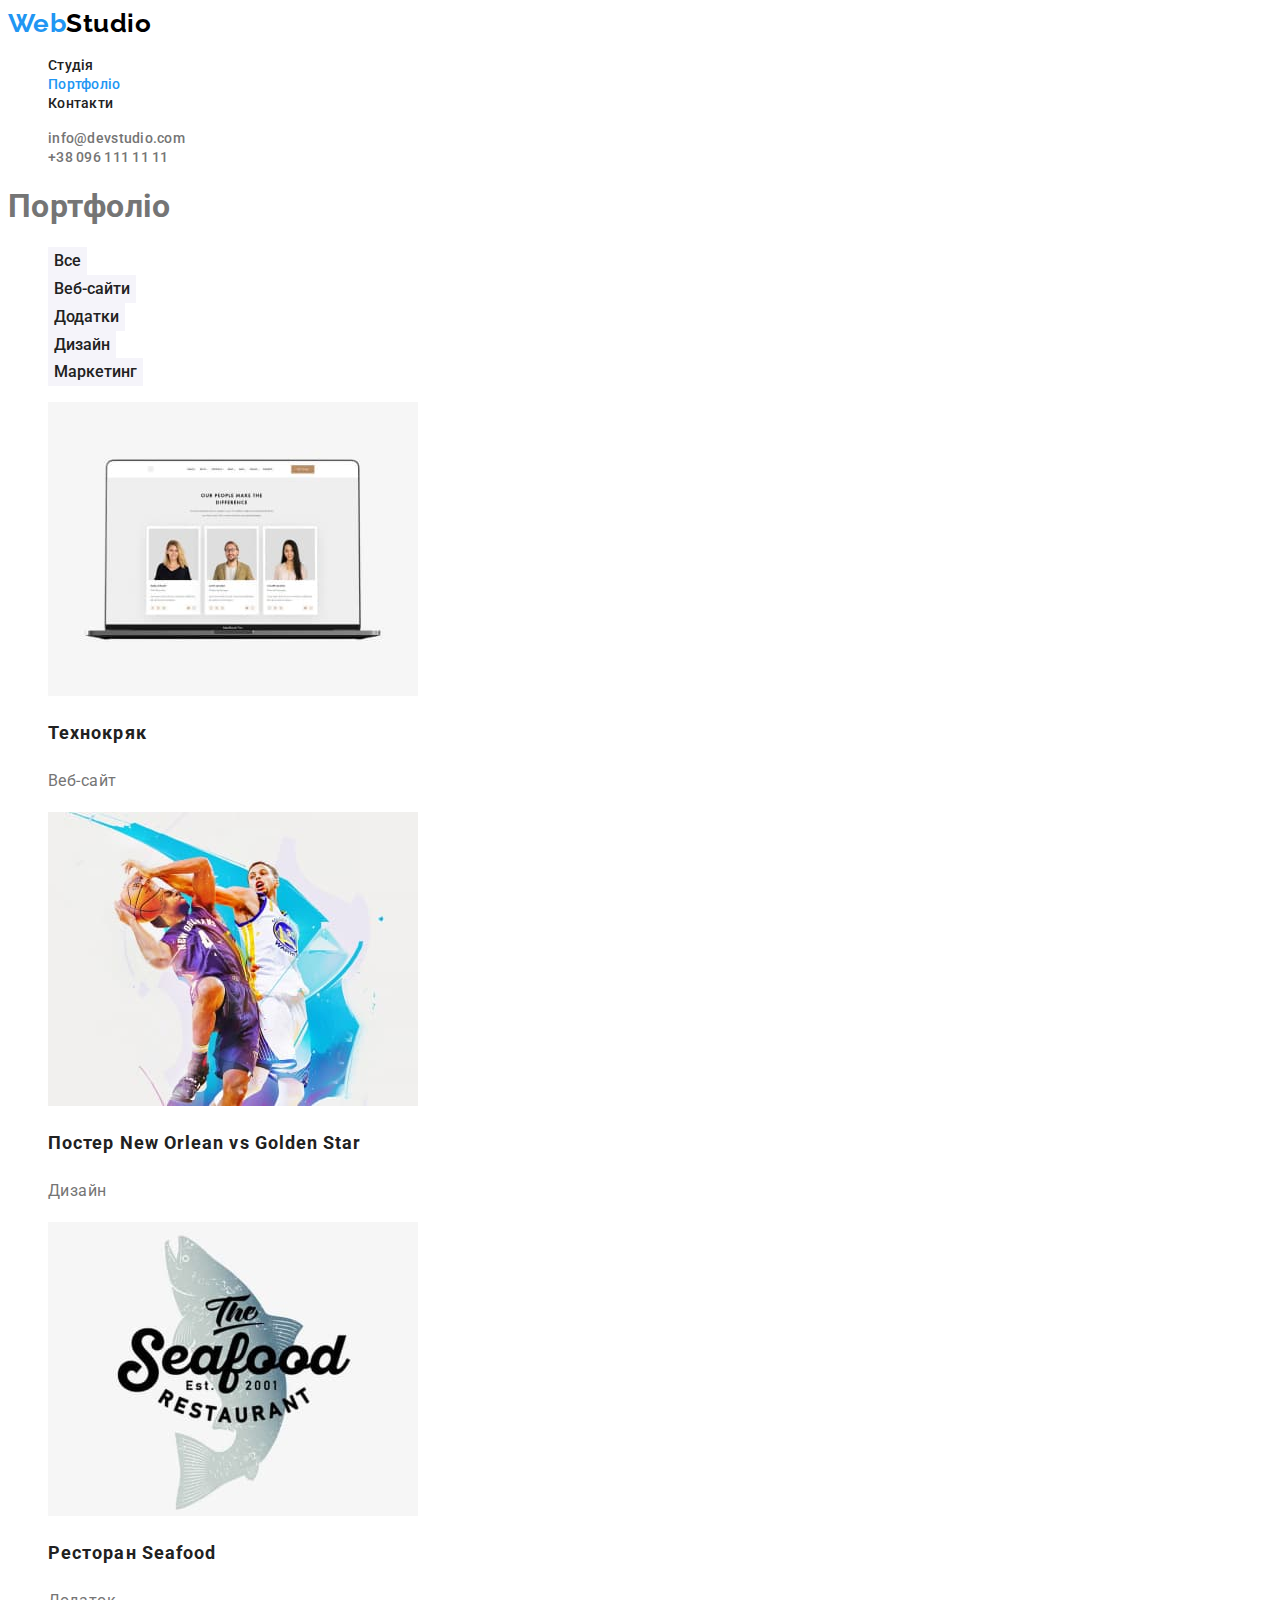
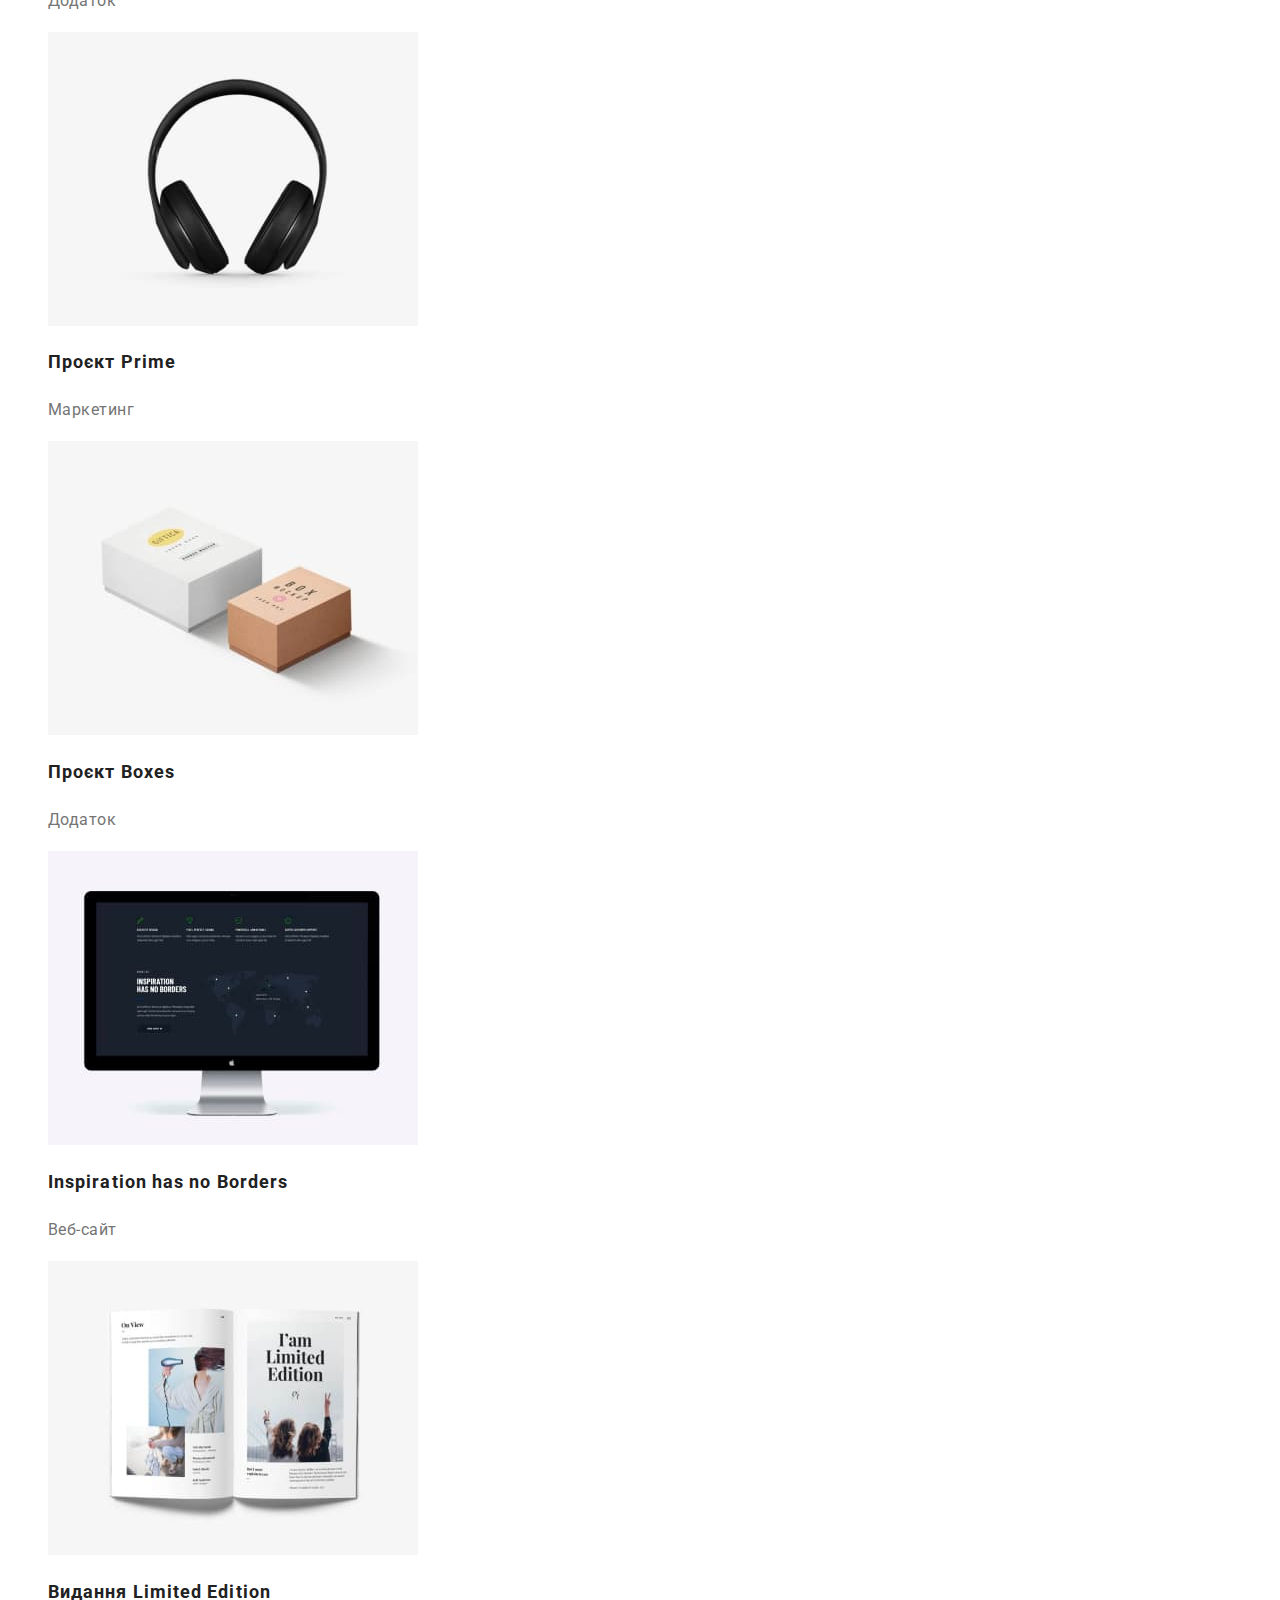
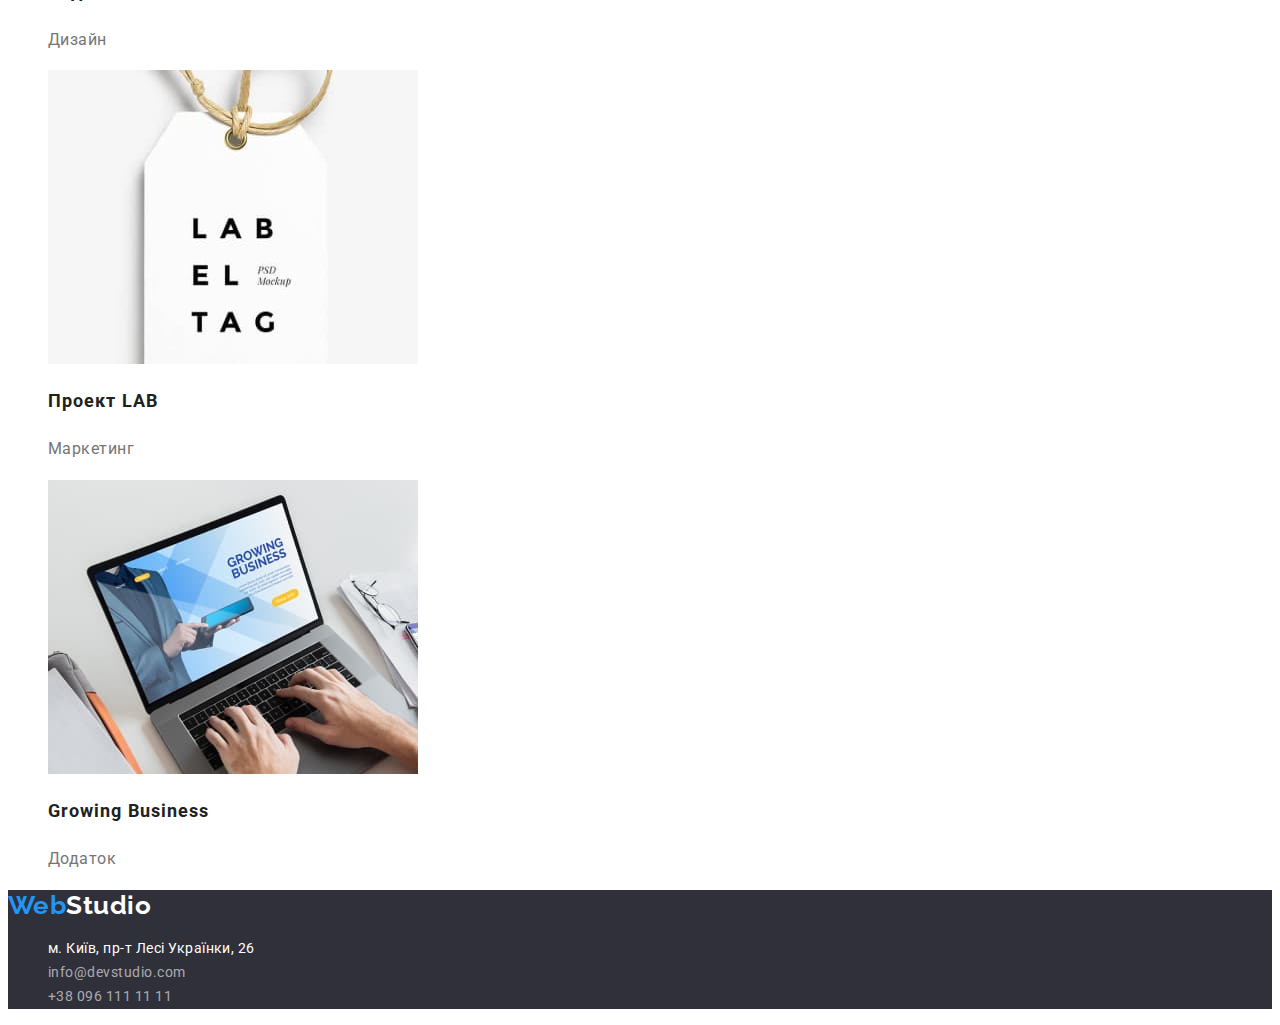
==== portfolio.html @ 7c3c2148 "переносить 2дз" ====
<!DOCTYPE html>
<html lang="en">
  <head>
    <meta charset="UTF-8" />
    <meta http-equiv="X-UA-Compatible" content="IE=edge" />
    <meta name="viewport" content="width=device-width, initial-scale=1.0" />
    <title>Document</title>
    <link
      href="https://fonts.googleapis.com/css2?family=Raleway:wght@700&family=Roboto:wght@400;500;700;900&display=swap"
      rel="stylesheet"
    />
    <link rel="stylesheet" href="./css/styles.css" />
  </head>
  <body>
    <!-- Шапка -->
    <header class="header">
      <a class="logo" href="index.html">
        <span class="logo-web">Web</span><span class="top">Studio</span></a
      >
      <nav>
        <!-- Навігація на інші сторінки -->
        <ul class="site-nav list">
          <li><a class="link" href="./index.html">Студія</a></li>
          <li><a class="link current" href="./portfolio.html">Портфоліо</a></li>
          <li><a class="link" href="">Контакти</a></li>
        </ul>
      </nav>
      <ul class="auth-nav list">
        <li>
          <a class="link" href="mailto:info@devstudio.com"
            >info@devstudio.com</a
          >
        </li>
        <li><a class="link" href="tel:+380961111111">+38 096 111 11 11</a></li>
      </ul>
    </header>
    <!-- Унікальний контент сторінки -->
    <main>
      <section class="projects">
        <h1>Портфоліо</h1>
        <!-- Фільтр -->
        <ul class="filter list">
          <li><button class="filter-button" type="button">Все</button></li>
          <li>
            <button class="filter-button" type="button">Веб-сайти</button>
          </li>
          <li><button class="filter-button" type="button">Додатки</button></li>
          <li><button class="filter-button" type="button">Дизайн</button></li>
          <li>
            <button class="filter-button" type="button">Маркетинг</button>
          </li>
        </ul>
        <!-- Проекти -->
        <ul class="projects list">
          <li>
            <img
              src="./images/portfolio/project1.jpg"
              width="370"
              alt="project1"
            />
            <h2 class="projects-title">Технокряк</h2>
            <p class="text">Веб-сайт</p>
          </li>
          <li>
            <img
              src="./images/portfolio/project2.jpg"
              width="370"
              alt="project2"
            />
            <h2 class="projects-title">Постер New Orlean vs Golden Star</h2>
            <p class="text">Дизайн</p>
          </li>
          <li>
            <img
              src="./images/portfolio/project3.jpg"
              width="370"
              alt="project3"
            />
            <h2 class="projects-title">Ресторан Seafood</h2>
            <p class="text">Додаток</p>
          </li>
          <li>
            <img
              src="./images/portfolio/project4.jpg"
              width="370"
              alt="project4"
            />
            <h2 class="projects-title">Проєкт Prime</h2>
            <p class="text">Маркетинг</p>
          </li>
          <li>
            <img
              src="./images/portfolio/project5.jpg"
              width="370"
              alt="project5"
            />
            <h2 class="projects-title">Проєкт Boxes</h2>
            <p class="text">Додаток</p>
          </li>
          <li>
            <img
              src="./images/portfolio/project6.jpg"
              width="370"
              alt="project6"
            />
            <h2 class="projects-title">Inspiration has no Borders</h2>
            <p class="text">Веб-сайт</p>
          </li>
          <li>
            <img
              src="./images/portfolio/project7.jpg"
              width="370"
              alt="project7"
            />
            <h2 class="projects-title">Видання Limited Edition</h2>
            <p class="text">Дизайн</p>
          </li>
          <li>
            <img
              src="./images/portfolio/project8.jpg"
              width="370"
              alt="project8"
            />
            <h2 class="projects-title">Проект LAB</h2>
            <p class="text">Маркетинг</p>
          </li>
          <li>
            <img
              src="./images/portfolio/project9.jpg"
              width="370"
              alt="project9"
            />
            <h2 class="projects-title">Growing Business</h2>
            <p class="text">Додаток</p>
          </li>
        </ul>
      </section>
    </main>
    <!-- Підвал сторінки -->
    <footer class="footer">
      <a class="logo" href="index.html">
        <span class="logo-web">Web</span><span class="bottom">Studio</span></a
      >
      <address>
        <ul class="list">
          <li>
            <a
              class="addres link"
              href="https://www.google.com/maps/place/%D0%B1%D1%83%D0%BB.+%D0%9B%D0%B5%D1%81%D0%B8+%D0%A3%D0%BA%D1%80%D0%B0%D0%B8%D0%BD%D0%BA%D0%B8,+26,+%D0%9A%D0%B8%D0%B5%D0%B2,+02000/@50.4265807,30.5383858,17z/data=!3m1!4b1!4m5!3m4!1s0x40d4cf0e033ecbe9:0x57a4dffefec77da0!8m2!3d50.4265807!4d30.5383858"
              target="_blank"
              rel="noopener noreferrer"
              >м. Київ, пр-т Лесі Українки, 26</a
            >
          </li>
          <li>
            <a class="contacts link" href="mailto:info@devstudio.com"
              >info@devstudio.com</a
            >
          </li>
          <li>
            <a class="contacts link" href="tel:+380961111111"
              >+38 096 111 11 11</a
            >
          </li>
        </ul>
      </address>
    </footer>
  </body>
</html>
---- css/styles.css ----
/* колір основного тексту #212121 */

/* вторичний колір тексту #757575 */

/* колір акцент #2196F3 */

/* колір заголовка героя #FFFFFF */

/* колір фона 1 блок і підвалу #2F303A  */

/* колір фона 2 блок #F5F5F5 */

/* колір фона 3 блок #F5F4FA */

:root {
  --primary-text-color: #757575;
  --title-text-color: #212121;
  --accent-color: #2196f3;
  --primary--white-color: #ffffff;
}

body {
  background-color: var(--primary--white-color);
  color: var(--primary-text-color);
  font-family: "Roboto", sans-serif;
  letter-spacing: 0.03em;
}
/* Шапка */
.logo {
  text-decoration: none;
}
.logo-web {
  color: var(--accent-color);
  font-family: "Raleway", sans-serif;
  font-weight: 700;
  font-size: 26px;
  line-height: 1.19;
}
.logo .top {
  color: #000000;
  font-family: "Raleway", sans-serif;
  font-weight: 700;
  font-size: 26px;
  line-height: 1.19;
}
.logo .bottom {
  color: var(--primary--white-color);
  font-family: "Raleway", sans-serif;
  font-weight: 700;
  font-size: 26px;
  line-height: 1.19;
}
.site-nav .link {
  color: var(--title-text-color);
  font-weight: 500;
  font-size: 14px;
  line-height: 1.14;
  letter-spacing: 0.02em;
}
.site-nav .link:hover,
.site-nav .link:focus {
  color: var(--accent-color);
}
.site-nav .link.current {
  color: var(--accent-color);
}
.auth-nav .link {
  color: var(--primary-text-color);
  font-weight: 500;
  font-size: 14px;
  line-height: 1.14;
  letter-spacing: 0.02em;
}
.auth-nav .link:hover,
.auth-nav .link:focus {
  color: var(--accent-color);
}
.hero {
  background-color: #2f303a;
}
.hero .hero-title {
  color: var(--primary--white-color);
  font-weight: 900;
  font-size: 44px;
  line-height: 1.36;
  text-align: center;
  letter-spacing: 0.06em;
  text-transform: uppercase;
}
/* Button */
.button {
  color: var(--primary--white-color);
  background-color: var(--accent-color);
  cursor: pointer;
  border: 0;
  font-weight: 700;
  font-size: 16px;
  line-height: 1.88;
  letter-spacing: 0.06em;
}
.center {
  display: block;
  margin: 0 auto;
}
/* Навігація на інші сторінка */
.list {
  list-style: none;
}
.link {
  text-decoration: none;
}
.addres.link:hover,
.addres.link:focus,
.contacts.link:hover,
.contacts.link:focus {
  color: var(--accent-color);
}
/* Секція особливості */
.section-title {
  color: var(--title-text-color);
  font-weight: 700;
  font-size: 14px;
  line-height: 1.14;
  text-transform: uppercase;
}
.section .text {
  font-size: 14px;
  line-height: 1.71;
}
.section-title-big {
  color: var(--title-text-color);
  font-weight: 700;
  font-size: 36px;
  line-height: 1.16;
  text-align: center;
}
.section .title-name {
  color: var(--title-text-color);
  font-weight: 500;
  font-size: 16px;
  line-height: 1.18;
}
.section .name-text {
  font-size: 16px;
  line-height: 1.18;
}

/* Стилізація підвала */

.footer {
  background-color: #2f303a;
}
.list .addres {
  color: var(--primary--white-color);
  font-size: 14px;
  line-height: 1.71;
  font-style: normal;
}
.list .contacts {
  color: rgba(255, 255, 255, 0.6);
  font-size: 14px;
  line-height: 1.71;
  font-style: normal;
}

/* ________________________________________ */
/* Page-portfolio */
/* Filter list */
.filter-button {
  color: var(--title-text-color);
  background-color: #f5f4fa;
  cursor: pointer;
  border: 0;
  font-family: "Roboto";
  font-weight: 500;
  font-size: 16px;
  line-height: 1.62;
}
.filter-button:hover,
.filter-button:focus {
  color: var(--primary--white-color);
  background-color: var(--accent-color);
  cursor: pointer;
}
.projects-title {
  color: var(--title-text-color);
  font-weight: 700;
  font-size: 18px;
  line-height: 2;
  letter-spacing: 0.06em;
}
.projects .text {
  font-size: 16px;
  line-height: 1.8;
}
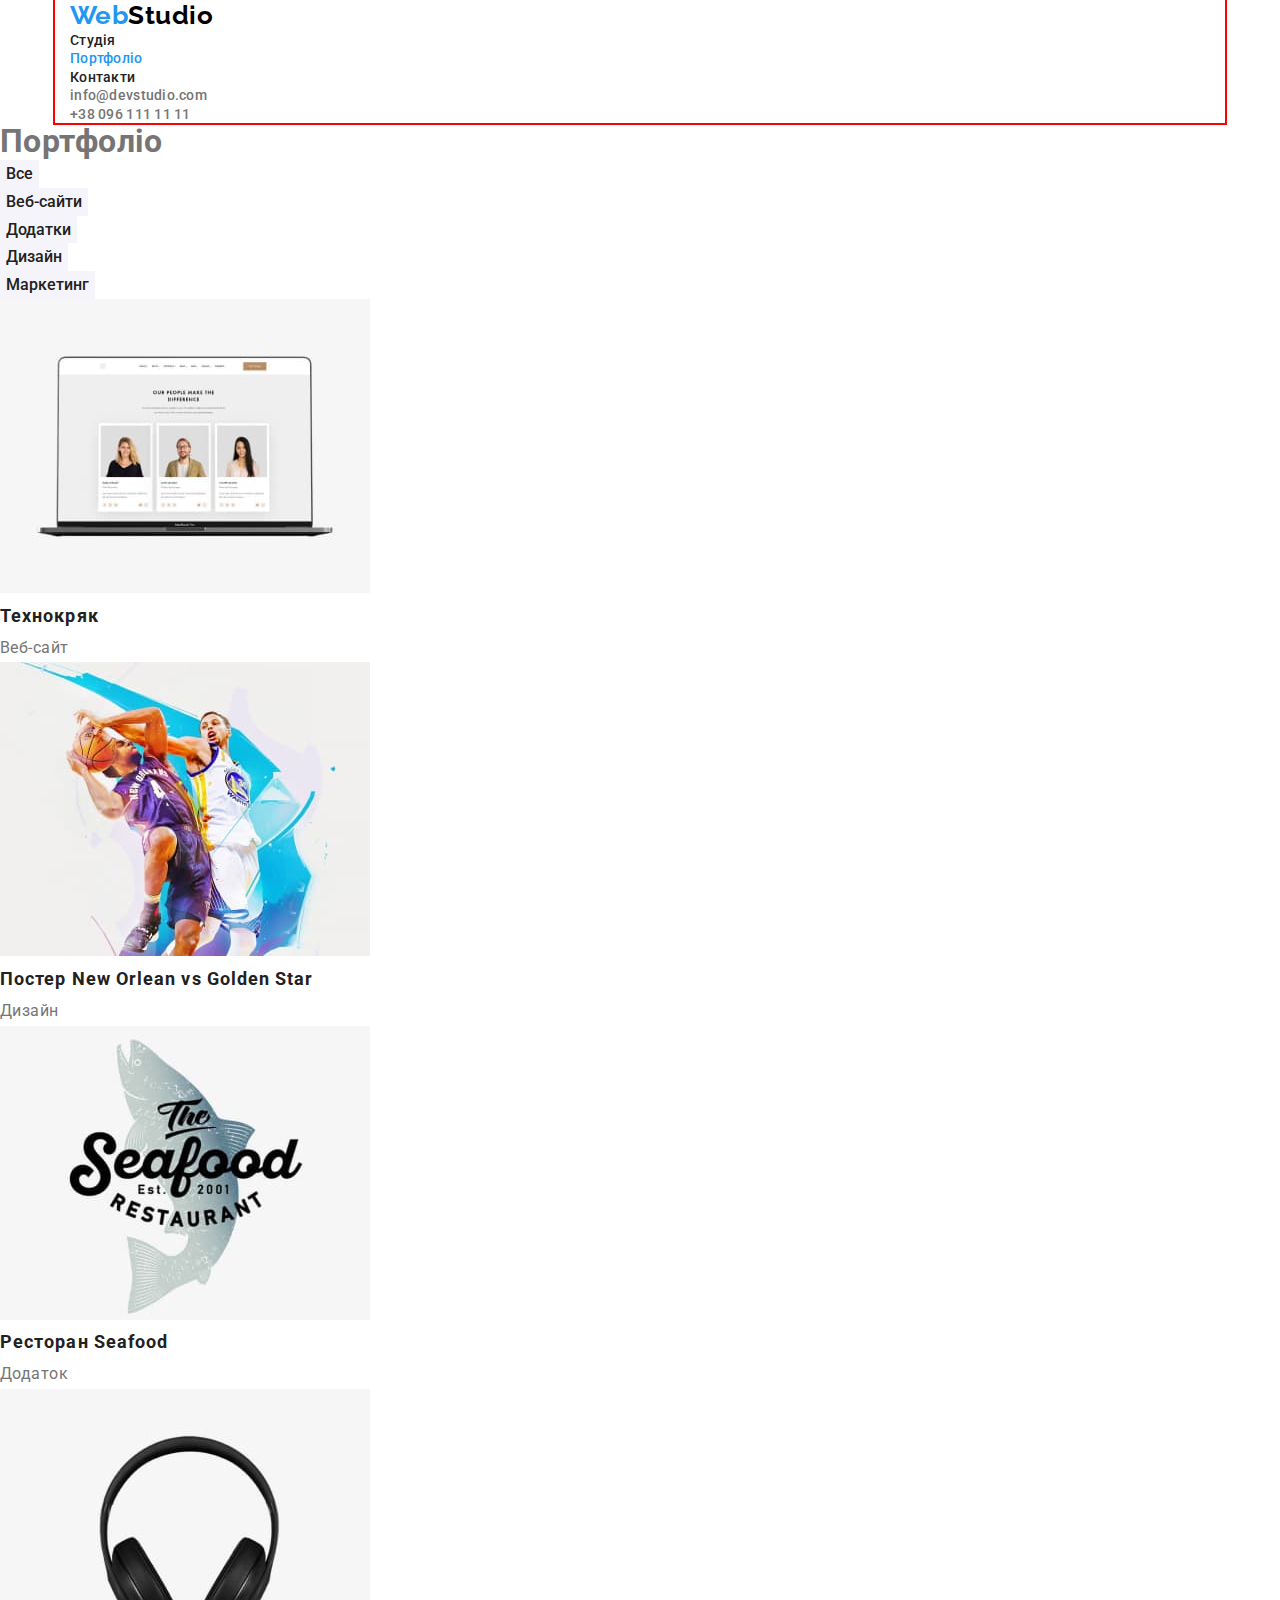
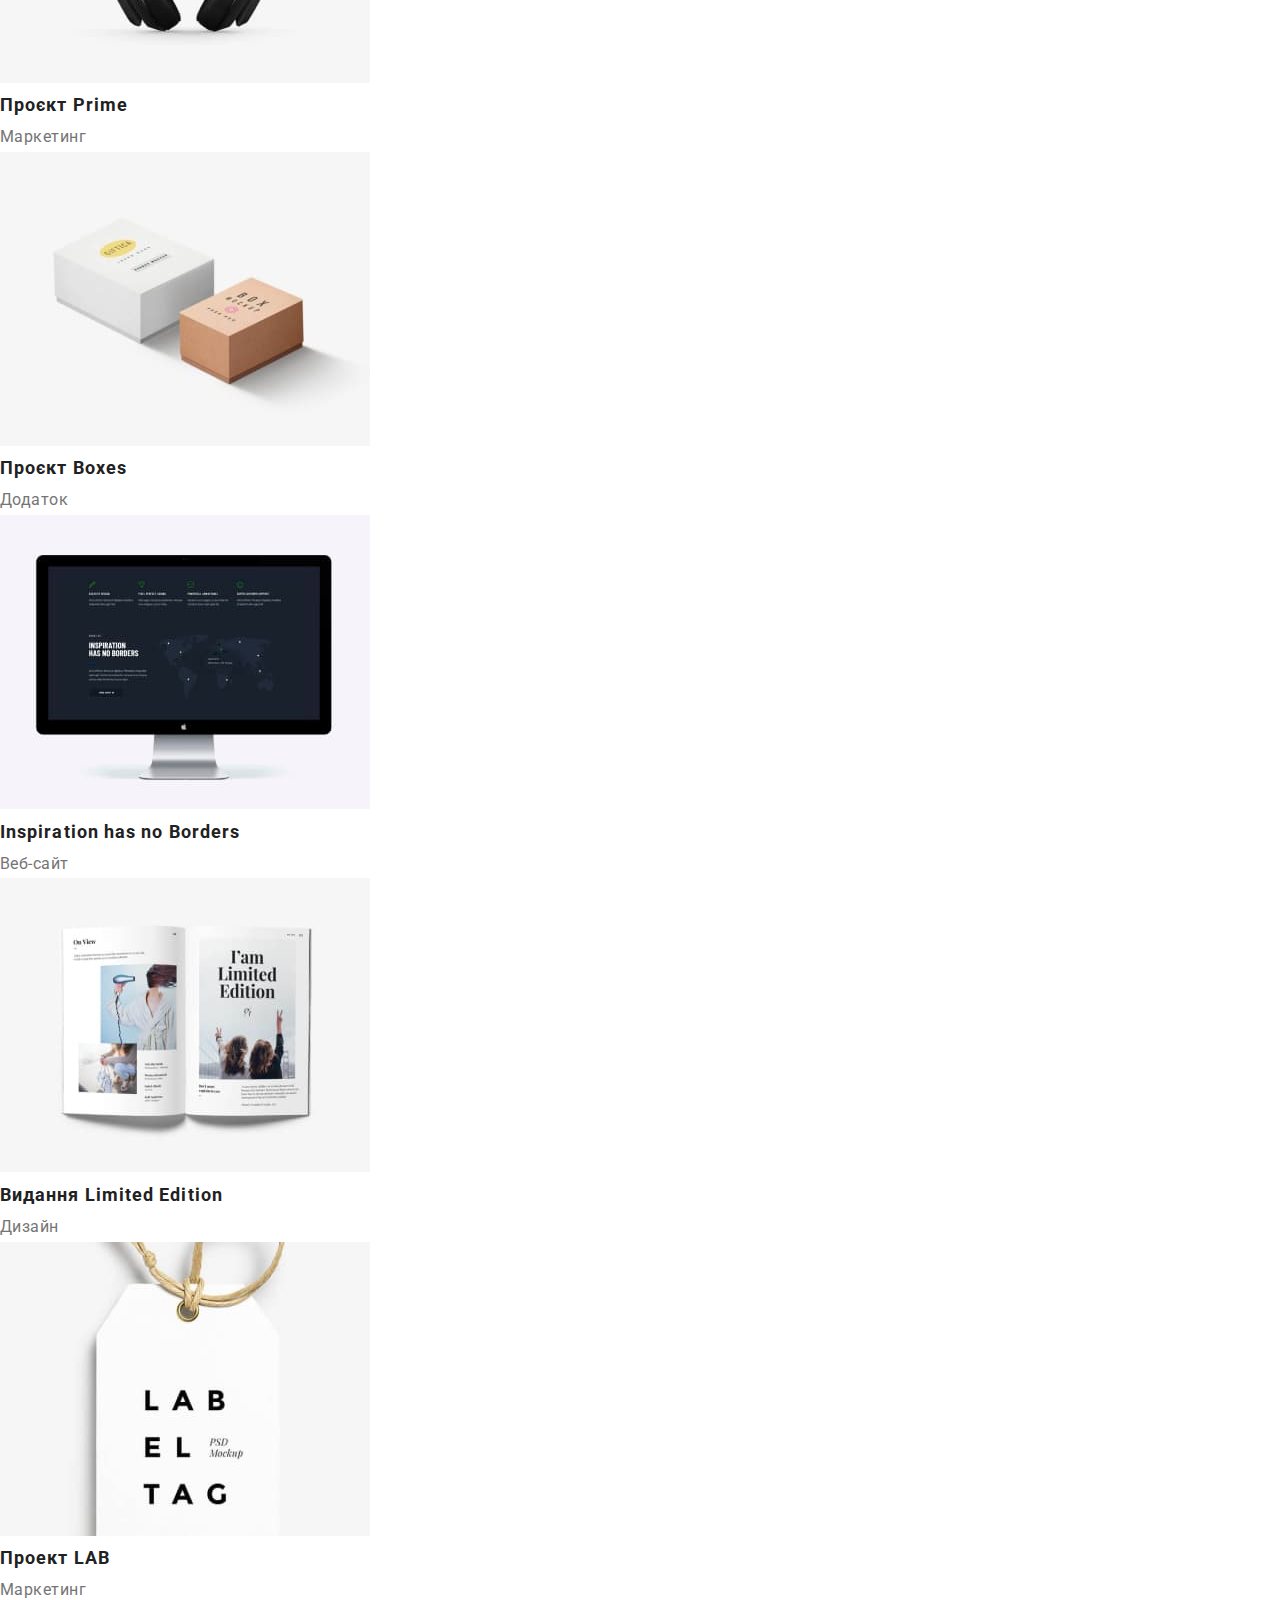
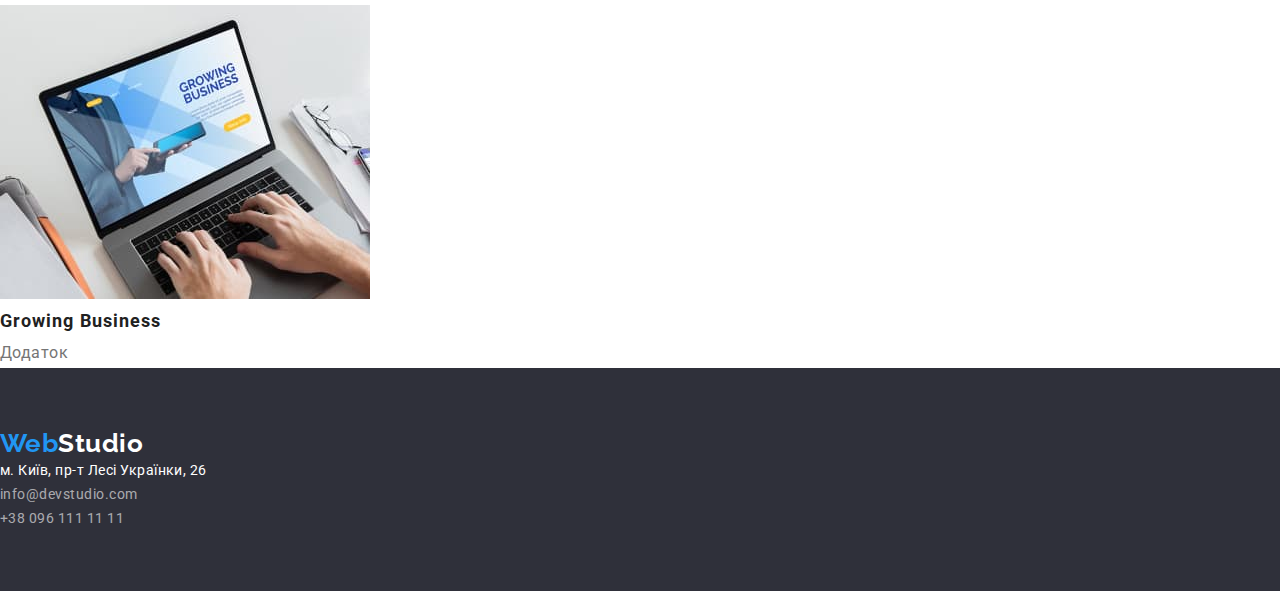
==== commit e2565d4d: "горизонтальне позиціювання" ====
--- a/portfolio.html
+++ b/portfolio.html
@@ -9,30 +9,40 @@
       href="https://fonts.googleapis.com/css2?family=Raleway:wght@700&family=Roboto:wght@400;500;700;900&display=swap"
       rel="stylesheet"
     />
+    <link
+      rel="stylesheet"
+      href="https://cdnjs.cloudflare.com/ajax/libs/modern-normalize/1.1.0/modern-normalize.min.css"
+    />
     <link rel="stylesheet" href="./css/styles.css" />
   </head>
   <body>
     <!-- Шапка -->
     <header class="header">
-      <a class="logo" href="index.html">
-        <span class="logo-web">Web</span><span class="top">Studio</span></a
-      >
-      <nav>
-        <!-- Навігація на інші сторінки -->
-        <ul class="site-nav list">
-          <li><a class="link" href="./index.html">Студія</a></li>
-          <li><a class="link current" href="./portfolio.html">Портфоліо</a></li>
-          <li><a class="link" href="">Контакти</a></li>
+      <div class="container">
+        <a class="logo" href="index.html">
+          <span class="logo-web">Web</span><span class="top">Studio</span></a
+        >
+        <nav>
+          <!-- Навігація на інші сторінки -->
+          <ul class="site-nav list">
+            <li><a class="link" href="./index.html">Студія</a></li>
+            <li>
+              <a class="link current" href="./portfolio.html">Портфоліо</a>
+            </li>
+            <li><a class="link" href="">Контакти</a></li>
+          </ul>
+        </nav>
+        <ul class="auth-nav list">
+          <li>
+            <a class="link" href="mailto:info@devstudio.com"
+              >info@devstudio.com</a
+            >
+          </li>
+          <li>
+            <a class="link" href="tel:+380961111111">+38 096 111 11 11</a>
+          </li>
         </ul>
-      </nav>
-      <ul class="auth-nav list">
-        <li>
-          <a class="link" href="mailto:info@devstudio.com"
-            >info@devstudio.com</a
-          >
-        </li>
-        <li><a class="link" href="tel:+380961111111">+38 096 111 11 11</a></li>
-      </ul>
+      </div>
     </header>
     <!-- Унікальний контент сторінки -->
     <main>
--- a/css/styles.css
+++ b/css/styles.css
@@ -25,6 +25,23 @@
   font-family: "Roboto", sans-serif;
   letter-spacing: 0.03em;
 }
+h1,
+h2,
+h3,
+h4,
+p,
+ul {
+  margin-top: 0;
+  margin-bottom: 0;
+}
+.container {
+  margin-left: auto;
+  margin-right: auto;
+  width: 1170px;
+  padding: 0 15px;
+  outline: 2px solid red;
+}
+
 /* Шапка */
 .logo {
   text-decoration: none;
@@ -76,16 +93,21 @@
   color: var(--accent-color);
 }
 .hero {
+  text-align: center;
+
   background-color: #2f303a;
 }
-.hero .hero-title {
+.hero-title {
   color: var(--primary--white-color);
   font-weight: 900;
   font-size: 44px;
   line-height: 1.36;
-  text-align: center;
   letter-spacing: 0.06em;
   text-transform: uppercase;
+  margin-top: 0;
+  margin-bottom: 30px;
+
+  outline: 2px solid red;
 }
 /* Button */
 .button {
@@ -98,13 +120,12 @@
   line-height: 1.88;
   letter-spacing: 0.06em;
 }
-.center {
-  display: block;
-  margin: 0 auto;
-}
+
 /* Навігація на інші сторінка */
 .list {
   list-style: none;
+  padding: 0;
+  margin: 0;
 }
 .link {
   text-decoration: none;
@@ -116,12 +137,20 @@
   color: var(--accent-color);
 }
 /* Секція особливості */
+.section-top {
+  padding-top: 94px;
+}
+.section {
+  padding-bottom: 94px;
+}
+
 .section-title {
   color: var(--title-text-color);
   font-weight: 700;
   font-size: 14px;
   line-height: 1.14;
   text-transform: uppercase;
+  margin-bottom: 10px;
 }
 .section .text {
   font-size: 14px;
@@ -133,12 +162,14 @@
   font-size: 36px;
   line-height: 1.16;
   text-align: center;
-}
-.section .title-name {
+  margin-bottom: 50px;
+}
+.title-name {
   color: var(--title-text-color);
   font-weight: 500;
   font-size: 16px;
   line-height: 1.18;
+  margin-bottom: 10px;
 }
 .section .name-text {
   font-size: 16px;
@@ -149,6 +180,17 @@
 
 .footer {
   background-color: #2f303a;
+  padding-top: 60px;
+  padding-bottom: 60px;
+}
+.footer-logo {
+  margin-bottom: 20px;
+}
+.contacts link {
+  margin-bottom: 9px;
+}
+.list-margin {
+  margin-bottom: 9px;
 }
 .list .addres {
   color: var(--primary--white-color);
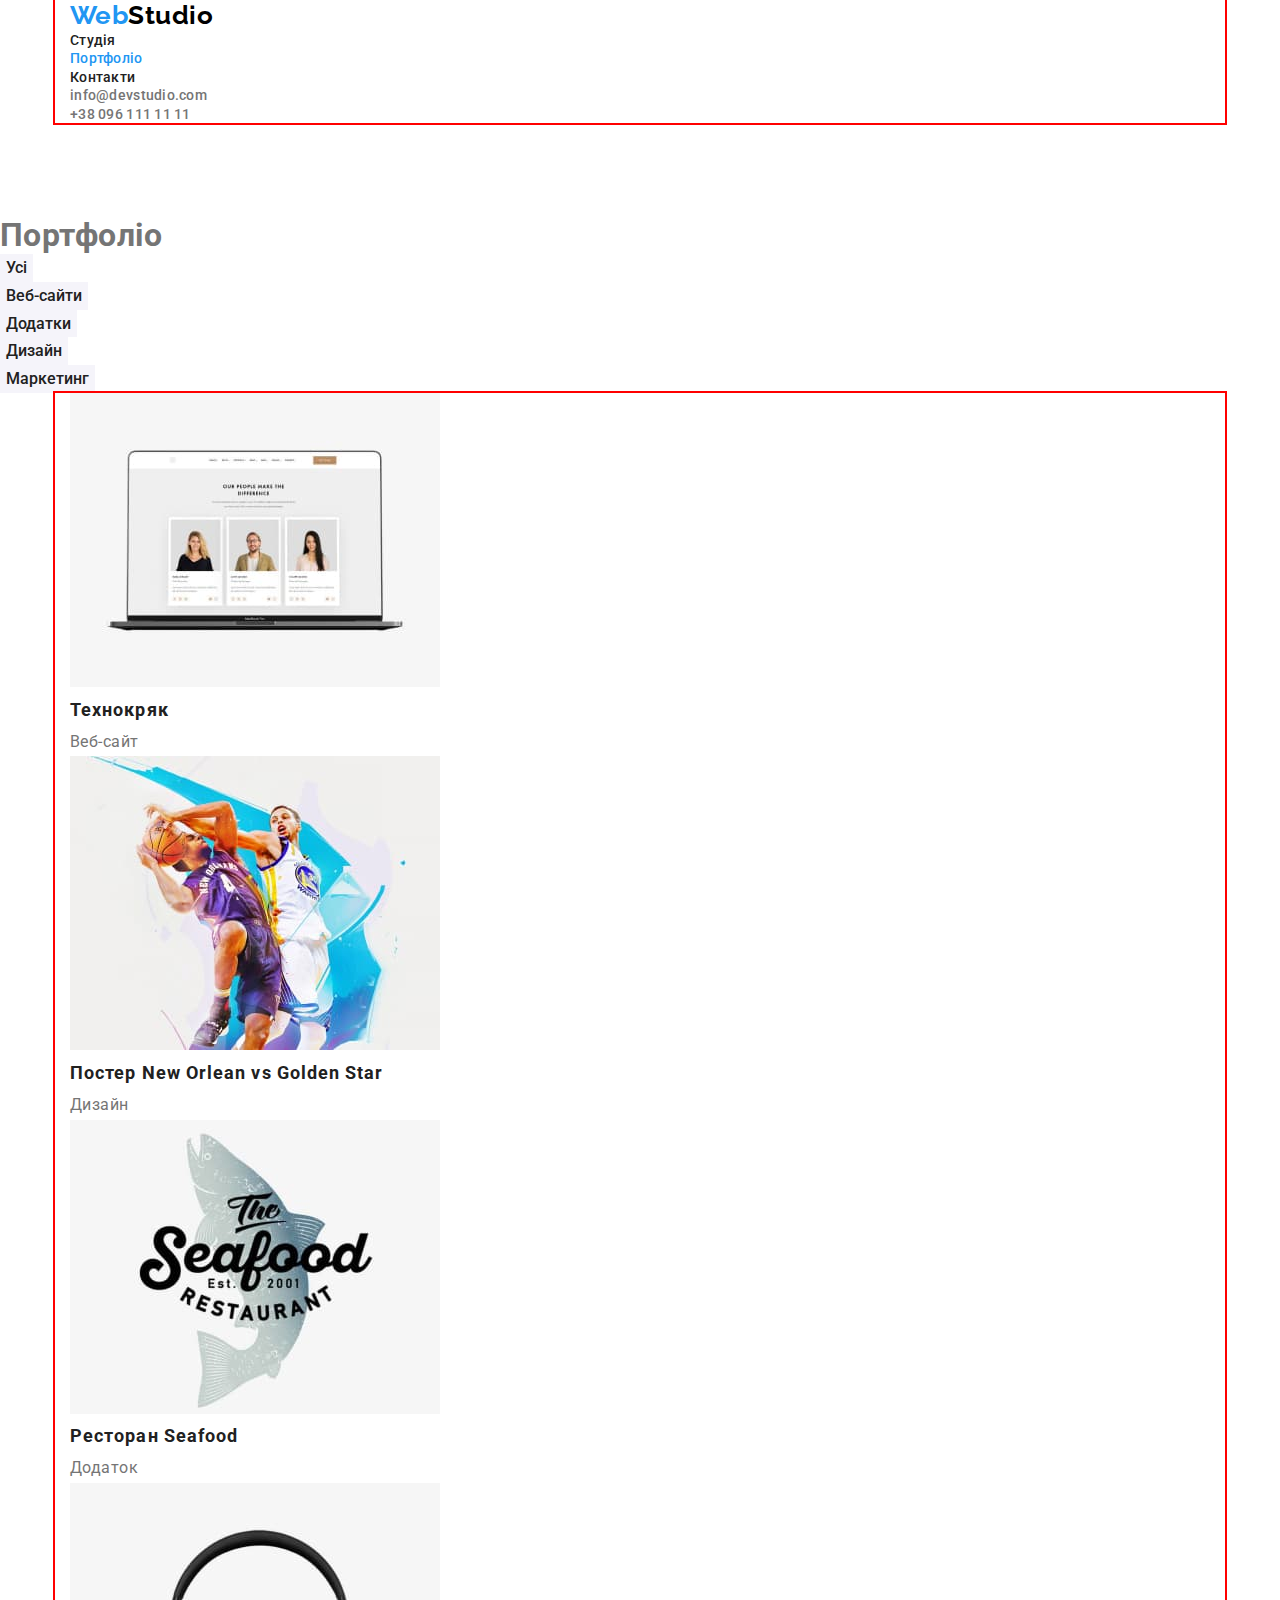
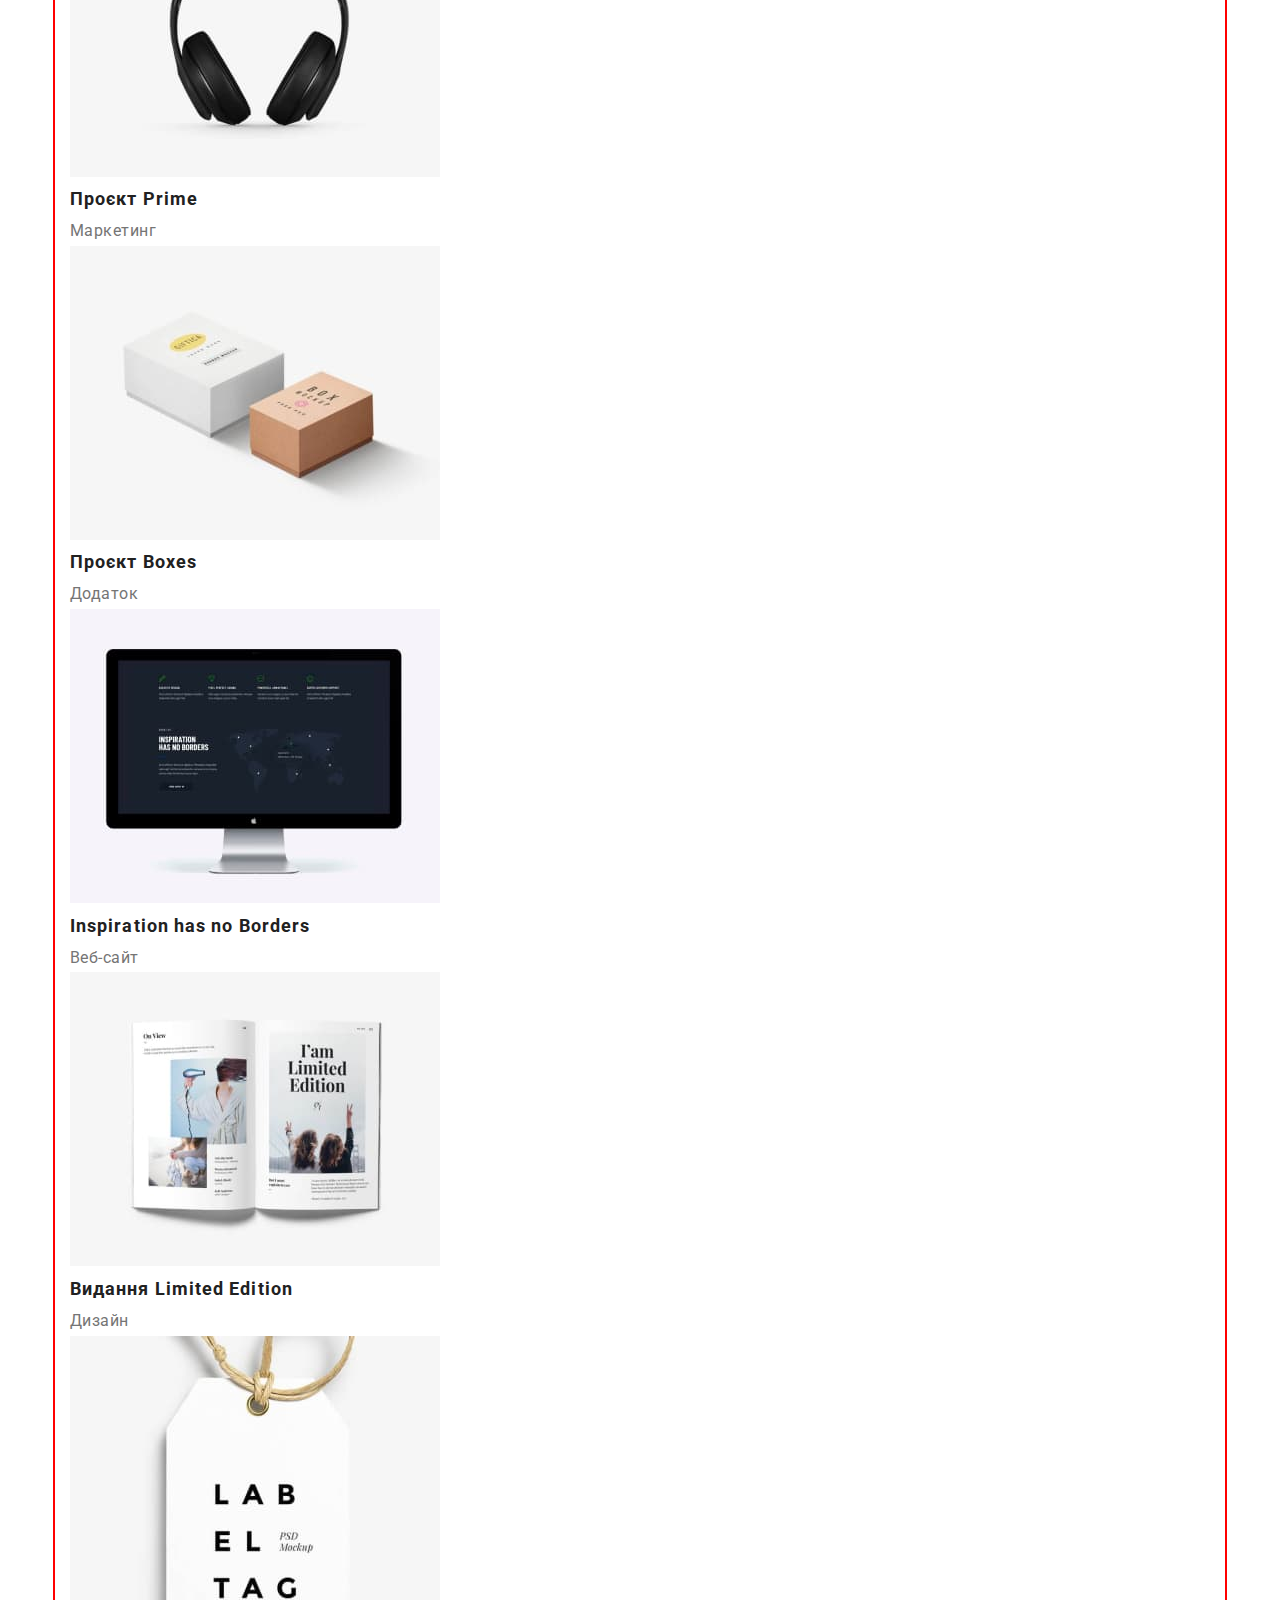
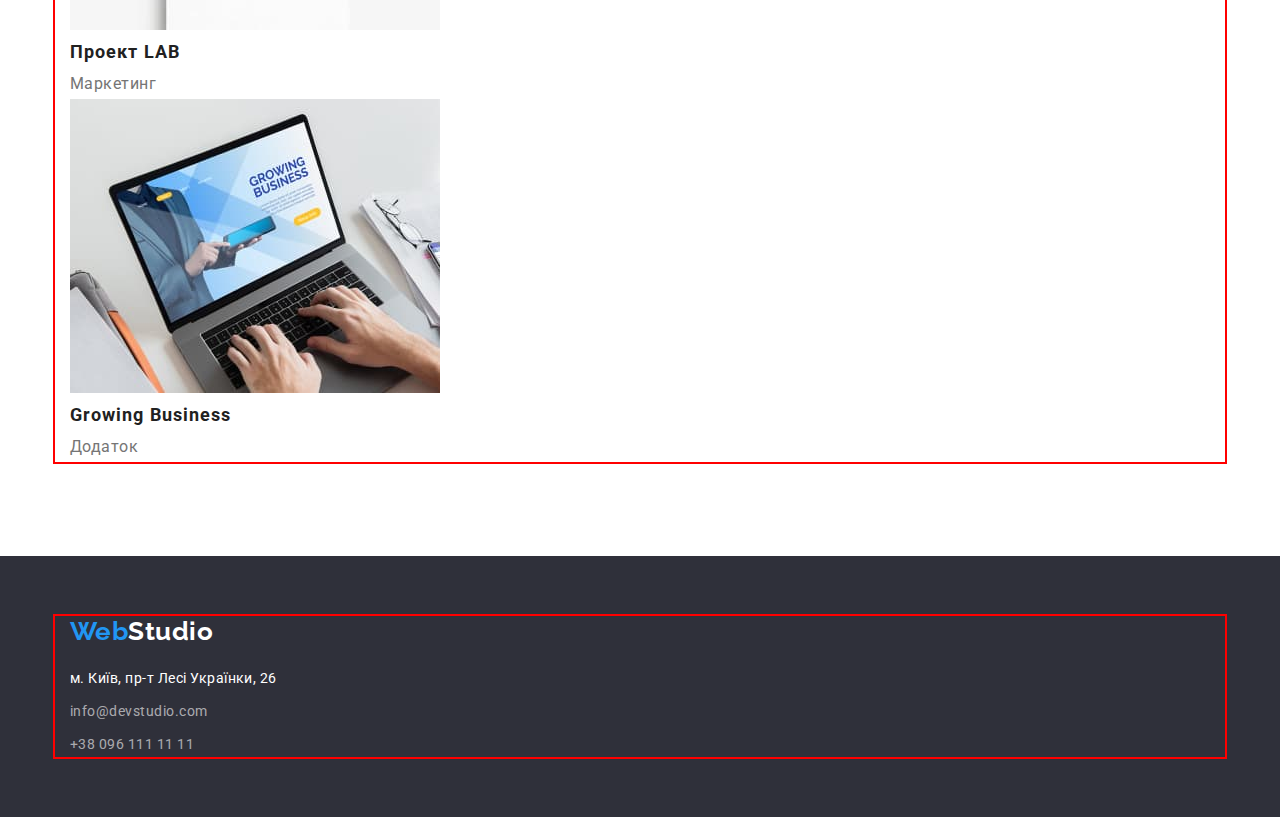
==== commit 89036263: "Відступи портфоліо" ====
--- a/portfolio.html
+++ b/portfolio.html
@@ -46,11 +46,11 @@
     </header>
     <!-- Унікальний контент сторінки -->
     <main>
-      <section class="projects">
+      <section class="projects section">
         <h1>Портфоліо</h1>
         <!-- Фільтр -->
         <ul class="filter list">
-          <li><button class="filter-button" type="button">Все</button></li>
+          <li><button class="filter-button" type="button">Усі</button></li>
           <li>
             <button class="filter-button" type="button">Веб-сайти</button>
           </li>
@@ -61,119 +61,126 @@
           </li>
         </ul>
         <!-- Проекти -->
-        <ul class="projects list">
-          <li>
-            <img
-              src="./images/portfolio/project1.jpg"
-              width="370"
-              alt="project1"
-            />
-            <h2 class="projects-title">Технокряк</h2>
-            <p class="text">Веб-сайт</p>
-          </li>
-          <li>
-            <img
-              src="./images/portfolio/project2.jpg"
-              width="370"
-              alt="project2"
-            />
-            <h2 class="projects-title">Постер New Orlean vs Golden Star</h2>
-            <p class="text">Дизайн</p>
-          </li>
-          <li>
-            <img
-              src="./images/portfolio/project3.jpg"
-              width="370"
-              alt="project3"
-            />
-            <h2 class="projects-title">Ресторан Seafood</h2>
-            <p class="text">Додаток</p>
-          </li>
-          <li>
-            <img
-              src="./images/portfolio/project4.jpg"
-              width="370"
-              alt="project4"
-            />
-            <h2 class="projects-title">Проєкт Prime</h2>
-            <p class="text">Маркетинг</p>
-          </li>
-          <li>
-            <img
-              src="./images/portfolio/project5.jpg"
-              width="370"
-              alt="project5"
-            />
-            <h2 class="projects-title">Проєкт Boxes</h2>
-            <p class="text">Додаток</p>
-          </li>
-          <li>
-            <img
-              src="./images/portfolio/project6.jpg"
-              width="370"
-              alt="project6"
-            />
-            <h2 class="projects-title">Inspiration has no Borders</h2>
-            <p class="text">Веб-сайт</p>
-          </li>
-          <li>
-            <img
-              src="./images/portfolio/project7.jpg"
-              width="370"
-              alt="project7"
-            />
-            <h2 class="projects-title">Видання Limited Edition</h2>
-            <p class="text">Дизайн</p>
-          </li>
-          <li>
-            <img
-              src="./images/portfolio/project8.jpg"
-              width="370"
-              alt="project8"
-            />
-            <h2 class="projects-title">Проект LAB</h2>
-            <p class="text">Маркетинг</p>
-          </li>
-          <li>
-            <img
-              src="./images/portfolio/project9.jpg"
-              width="370"
-              alt="project9"
-            />
-            <h2 class="projects-title">Growing Business</h2>
-            <p class="text">Додаток</p>
-          </li>
-        </ul>
+        <div class="container">
+          <ul class="projects list">
+            <li>
+              <img
+                src="./images/portfolio/project1.jpg"
+                width="370"
+                alt="project1"
+              />
+              <h2 class="projects-title">Технокряк</h2>
+              <p class="text">Веб-сайт</p>
+            </li>
+            <li>
+              <img
+                src="./images/portfolio/project2.jpg"
+                width="370"
+                alt="project2"
+              />
+              <h2 class="projects-title">Постер New Orlean vs Golden Star</h2>
+              <p class="text">Дизайн</p>
+            </li>
+            <li>
+              <img
+                src="./images/portfolio/project3.jpg"
+                width="370"
+                alt="project3"
+              />
+              <h2 class="projects-title">Ресторан Seafood</h2>
+              <p class="text">Додаток</p>
+            </li>
+            <li>
+              <img
+                src="./images/portfolio/project4.jpg"
+                width="370"
+                alt="project4"
+              />
+              <h2 class="projects-title">Проєкт Prime</h2>
+              <p class="text">Маркетинг</p>
+            </li>
+            <li>
+              <img
+                src="./images/portfolio/project5.jpg"
+                width="370"
+                alt="project5"
+              />
+              <h2 class="projects-title">Проєкт Boxes</h2>
+              <p class="text">Додаток</p>
+            </li>
+            <li>
+              <img
+                src="./images/portfolio/project6.jpg"
+                width="370"
+                alt="project6"
+              />
+              <h2 class="projects-title">Inspiration has no Borders</h2>
+              <p class="text">Веб-сайт</p>
+            </li>
+            <li>
+              <img
+                src="./images/portfolio/project7.jpg"
+                width="370"
+                alt="project7"
+              />
+              <h2 class="projects-title">Видання Limited Edition</h2>
+              <p class="text">Дизайн</p>
+            </li>
+            <li>
+              <img
+                src="./images/portfolio/project8.jpg"
+                width="370"
+                alt="project8"
+              />
+              <h2 class="projects-title">Проект LAB</h2>
+              <p class="text">Маркетинг</p>
+            </li>
+            <li>
+              <img
+                src="./images/portfolio/project9.jpg"
+                width="370"
+                alt="project9"
+              />
+              <h2 class="projects-title">Growing Business</h2>
+              <p class="text">Додаток</p>
+            </li>
+          </ul>
+        </div>
       </section>
     </main>
     <!-- Підвал сторінки -->
     <footer class="footer">
-      <a class="logo" href="index.html">
-        <span class="logo-web">Web</span><span class="bottom">Studio</span></a
-      >
-      <address>
-        <ul class="list">
-          <li>
-            <a
-              class="addres link"
-              href="https://www.google.com/maps/place/%D0%B1%D1%83%D0%BB.+%D0%9B%D0%B5%D1%81%D0%B8+%D0%A3%D0%BA%D1%80%D0%B0%D0%B8%D0%BD%D0%BA%D0%B8,+26,+%D0%9A%D0%B8%D0%B5%D0%B2,+02000/@50.4265807,30.5383858,17z/data=!3m1!4b1!4m5!3m4!1s0x40d4cf0e033ecbe9:0x57a4dffefec77da0!8m2!3d50.4265807!4d30.5383858"
-              target="_blank"
-              rel="noopener noreferrer"
-              >м. Київ, пр-т Лесі Українки, 26</a
-            >
-          </li>
-          <li>
-            <a class="contacts link" href="mailto:info@devstudio.com"
-              >info@devstudio.com</a
-            >
-          </li>
-          <li>
-            <a class="contacts link" href="tel:+380961111111"
-              >+38 096 111 11 11</a
-            >
-          </li>
-        </ul>
-      </address>
+      <div class="container">
+        <div class="footer-logo">
+          <a class="logo" href="index.html">
+            <span class="logo-web">Web</span
+            ><span class="bottom">Studio</span></a
+          >
+        </div>
+        <address>
+          <ul class="list">
+            <li class="list-margin">
+              <a
+                class="addres link"
+                href="https://www.google.com/maps/place/%D0%B1%D1%83%D0%BB.+%D0%9B%D0%B5%D1%81%D0%B8+%D0%A3%D0%BA%D1%80%D0%B0%D0%B8%D0%BD%D0%BA%D0%B8,+26,+%D0%9A%D0%B8%D0%B5%D0%B2,+02000/@50.4265807,30.5383858,17z/data=!3m1!4b1!4m5!3m4!1s0x40d4cf0e033ecbe9:0x57a4dffefec77da0!8m2!3d50.4265807!4d30.5383858"
+                target="_blank"
+                rel="noopener noreferrer"
+                >м. Київ, пр-т Лесі Українки, 26</a
+              >
+            </li>
+            <li class="list-margin">
+              <a class="contacts link" href="mailto:info@devstudio.com"
+                >info@devstudio.com</a
+              >
+            </li>
+            <li>
+              <a class="contacts link" href="tel:+380961111111"
+                >+38 096 111 11 11</a
+              >
+            </li>
+          </ul>
+        </address>
+      </div>
     </footer>
   </body>
 </html>
--- a/css/styles.css
+++ b/css/styles.css
@@ -137,11 +137,12 @@
   color: var(--accent-color);
 }
 /* Секція особливості */
-.section-top {
+.section {
   padding-top: 94px;
-}
-.section {
   padding-bottom: 94px;
+}
+.padding-top-0 {
+  padding-top: 0;
 }
 
 .section-title {
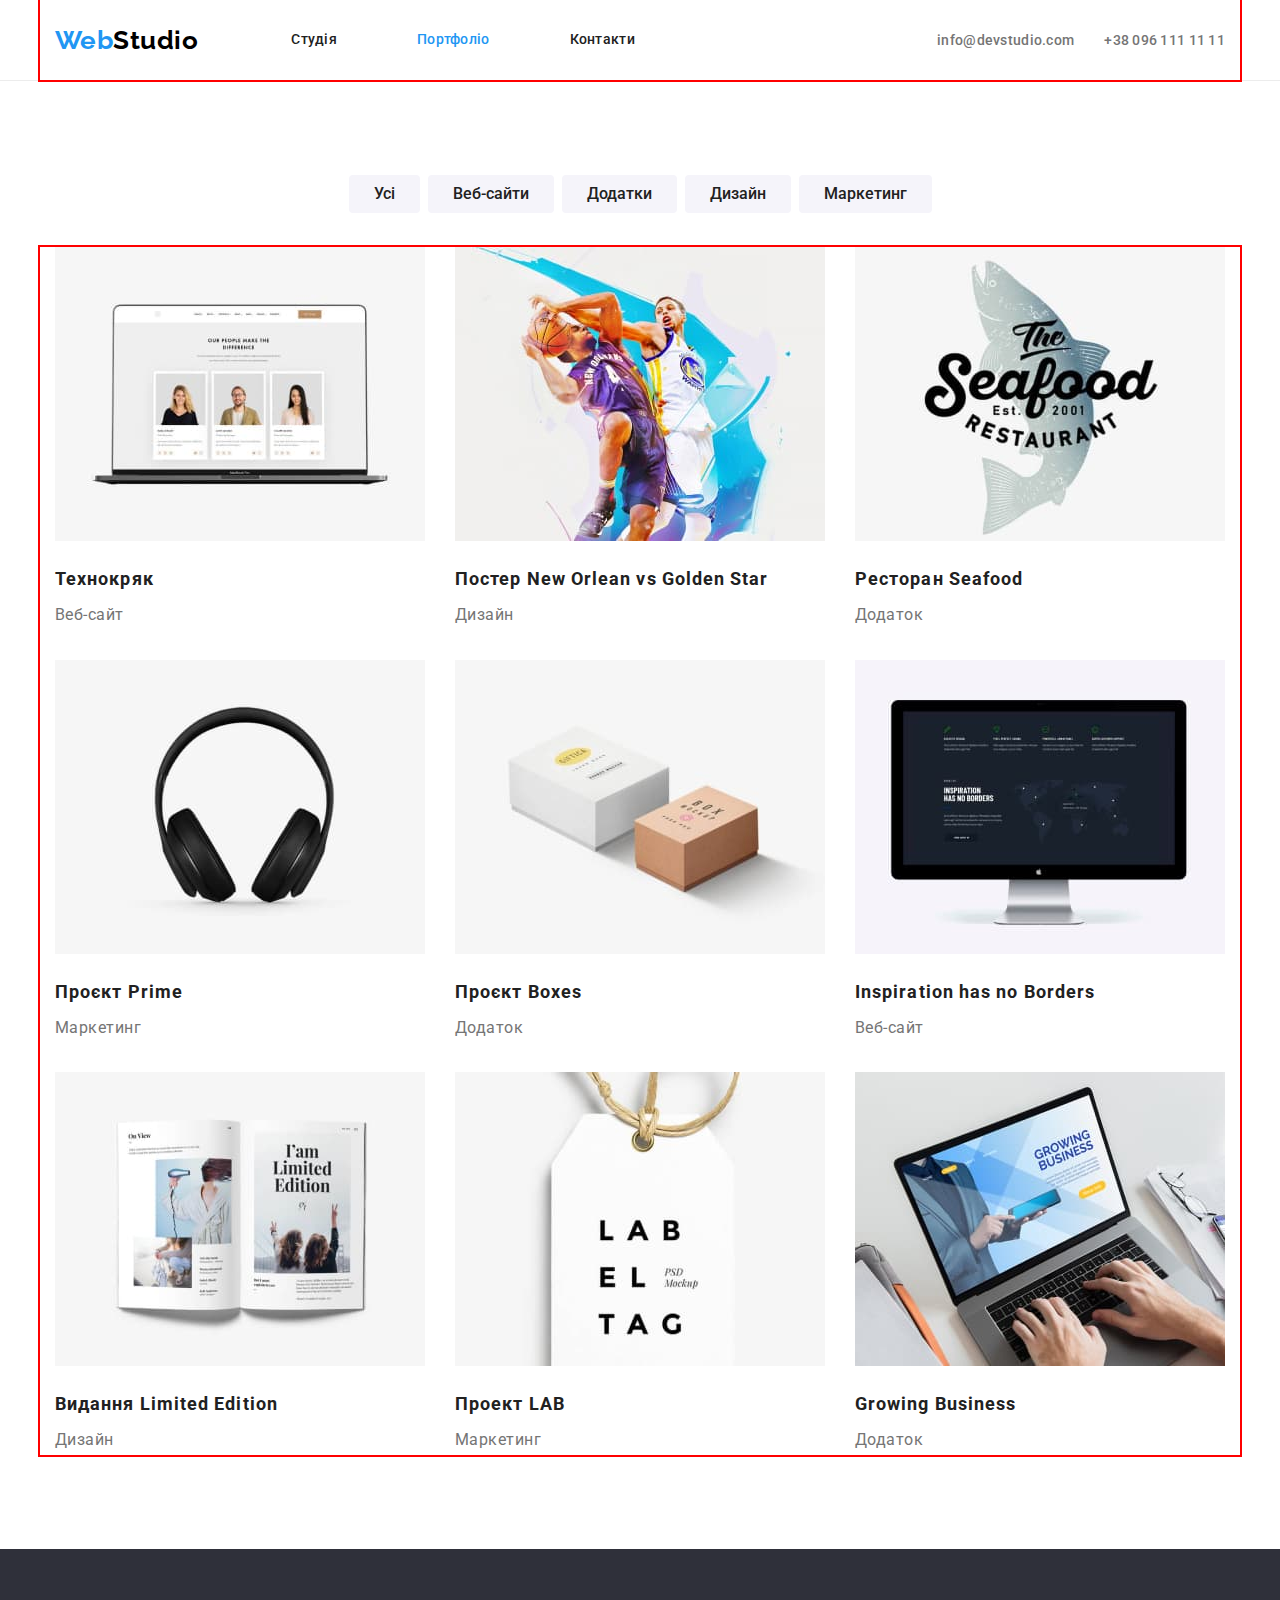
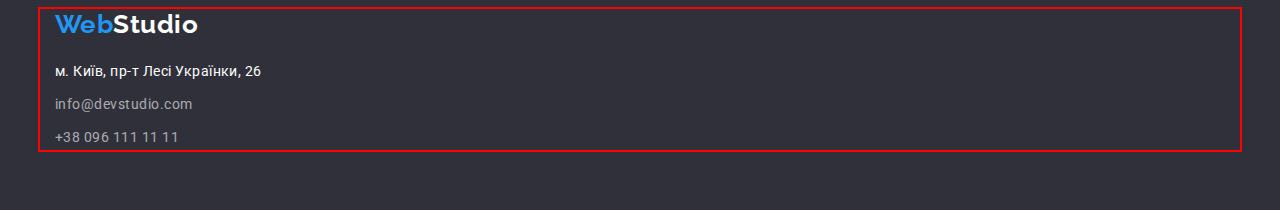
==== commit e30739fa: "Добавляє flex позиціювання" ====
--- a/portfolio.html
+++ b/portfolio.html
@@ -17,28 +17,28 @@
   </head>
   <body>
     <!-- Шапка -->
-    <header class="header">
-      <div class="container">
+    <header class="header button-line">
+      <div class="container main-nav">
         <a class="logo" href="index.html">
           <span class="logo-web">Web</span><span class="top">Studio</span></a
         >
         <nav>
           <!-- Навігація на інші сторінки -->
           <ul class="site-nav list">
-            <li><a class="link" href="./index.html">Студія</a></li>
-            <li>
+            <li class="item"><a class="link" href="./index.html">Студія</a></li>
+            <li class="item">
               <a class="link current" href="./portfolio.html">Портфоліо</a>
             </li>
-            <li><a class="link" href="">Контакти</a></li>
+            <li class="item"><a class="link" href="">Контакти</a></li>
           </ul>
         </nav>
         <ul class="auth-nav list">
-          <li>
+          <li class="item">
             <a class="link" href="mailto:info@devstudio.com"
               >info@devstudio.com</a
             >
           </li>
-          <li>
+          <li class="item">
             <a class="link" href="tel:+380961111111">+38 096 111 11 11</a>
           </li>
         </ul>
@@ -47,24 +47,31 @@
     <!-- Унікальний контент сторінки -->
     <main>
       <section class="projects section">
-        <h1>Портфоліо</h1>
+        <h1 class="visually-hidden">Портфоліо</h1>
         <!-- Фільтр -->
         <ul class="filter list">
-          <li><button class="filter-button" type="button">Усі</button></li>
-          <li>
+          <li class="item">
+            <button class="filter-button" type="button">Усі</button>
+          </li>
+          <li class="item">
             <button class="filter-button" type="button">Веб-сайти</button>
           </li>
-          <li><button class="filter-button" type="button">Додатки</button></li>
-          <li><button class="filter-button" type="button">Дизайн</button></li>
-          <li>
+          <li class="item">
+            <button class="filter-button" type="button">Додатки</button>
+          </li>
+          <li class="item">
+            <button class="filter-button" type="button">Дизайн</button>
+          </li>
+          <li class="item">
             <button class="filter-button" type="button">Маркетинг</button>
           </li>
         </ul>
         <!-- Проекти -->
         <div class="container">
           <ul class="projects list">
-            <li>
-              <img
+            <li class="item-projects">
+              <img
+                class="pictures"
                 src="./images/portfolio/project1.jpg"
                 width="370"
                 alt="project1"
@@ -72,8 +79,9 @@
               <h2 class="projects-title">Технокряк</h2>
               <p class="text">Веб-сайт</p>
             </li>
-            <li>
-              <img
+            <li class="item-projects">
+              <img
+                class="pictures"
                 src="./images/portfolio/project2.jpg"
                 width="370"
                 alt="project2"
@@ -81,8 +89,9 @@
               <h2 class="projects-title">Постер New Orlean vs Golden Star</h2>
               <p class="text">Дизайн</p>
             </li>
-            <li>
-              <img
+            <li class="item-projects">
+              <img
+                class="pictures"
                 src="./images/portfolio/project3.jpg"
                 width="370"
                 alt="project3"
@@ -90,8 +99,9 @@
               <h2 class="projects-title">Ресторан Seafood</h2>
               <p class="text">Додаток</p>
             </li>
-            <li>
-              <img
+            <li class="item-projects">
+              <img
+                class="pictures"
                 src="./images/portfolio/project4.jpg"
                 width="370"
                 alt="project4"
@@ -99,8 +109,9 @@
               <h2 class="projects-title">Проєкт Prime</h2>
               <p class="text">Маркетинг</p>
             </li>
-            <li>
-              <img
+            <li class="item-projects">
+              <img
+                class="pictures"
                 src="./images/portfolio/project5.jpg"
                 width="370"
                 alt="project5"
@@ -108,8 +119,9 @@
               <h2 class="projects-title">Проєкт Boxes</h2>
               <p class="text">Додаток</p>
             </li>
-            <li>
-              <img
+            <li class="item-projects">
+              <img
+                class="pictures"
                 src="./images/portfolio/project6.jpg"
                 width="370"
                 alt="project6"
@@ -117,8 +129,9 @@
               <h2 class="projects-title">Inspiration has no Borders</h2>
               <p class="text">Веб-сайт</p>
             </li>
-            <li>
-              <img
+            <li class="item-projects">
+              <img
+                class="pictures"
                 src="./images/portfolio/project7.jpg"
                 width="370"
                 alt="project7"
@@ -126,8 +139,9 @@
               <h2 class="projects-title">Видання Limited Edition</h2>
               <p class="text">Дизайн</p>
             </li>
-            <li>
-              <img
+            <li class="item-projects">
+              <img
+                class="pictures"
                 src="./images/portfolio/project8.jpg"
                 width="370"
                 alt="project8"
@@ -135,8 +149,9 @@
               <h2 class="projects-title">Проект LAB</h2>
               <p class="text">Маркетинг</p>
             </li>
-            <li>
-              <img
+            <li class="item-projects">
+              <img
+                class="pictures"
                 src="./images/portfolio/project9.jpg"
                 width="370"
                 alt="project9"
@@ -173,7 +188,7 @@
                 >info@devstudio.com</a
               >
             </li>
-            <li>
+            <li class="list-margin">
               <a class="contacts link" href="tel:+380961111111"
                 >+38 096 111 11 11</a
               >
--- a/css/styles.css
+++ b/css/styles.css
@@ -22,7 +22,7 @@
 body {
   background-color: var(--primary--white-color);
   color: var(--primary-text-color);
-  font-family: "Roboto", sans-serif;
+  font-family: 'Roboto', sans-serif;
   letter-spacing: 0.03em;
 }
 h1,
@@ -30,56 +30,92 @@
 h3,
 h4,
 p,
-ul {
+ul,
+li {
   margin-top: 0;
   margin-bottom: 0;
 }
+.list {
+  list-style: none;
+  padding: 0;
+  margin: 0;
+}
+.link {
+  text-decoration: none;
+}
 .container {
-  margin-left: auto;
-  margin-right: auto;
-  width: 1170px;
+  margin: 0 auto;
+  width: 1200px;
   padding: 0 15px;
+
   outline: 2px solid red;
 }
 
 /* Шапка */
+.main-nav {
+  display: flex;
+  align-items: center;
+}
+
 .logo {
   text-decoration: none;
 }
 .logo-web {
   color: var(--accent-color);
-  font-family: "Raleway", sans-serif;
+  font-family: 'Raleway', sans-serif;
   font-weight: 700;
   font-size: 26px;
   line-height: 1.19;
 }
 .logo .top {
   color: #000000;
-  font-family: "Raleway", sans-serif;
+  font-family: 'Raleway', sans-serif;
   font-weight: 700;
   font-size: 26px;
   line-height: 1.19;
 }
 .logo .bottom {
   color: var(--primary--white-color);
-  font-family: "Raleway", sans-serif;
+  font-family: 'Raleway', sans-serif;
   font-weight: 700;
   font-size: 26px;
   line-height: 1.19;
 }
+.site-nav {
+  display: flex;
+  margin-left: 93px;
+}
+.site-nav .item {
+  margin-right: 50px;
+}
+.site-nav .item:last-child {
+  margin-right: 0;
+}
 .site-nav .link {
-  color: var(--title-text-color);
+  display: block;
+  padding: 32px 0;
+
+  color: var(--title-text-color);
+
   font-weight: 500;
   font-size: 14px;
   line-height: 1.14;
   letter-spacing: 0.02em;
 }
+
 .site-nav .link:hover,
 .site-nav .link:focus {
   color: var(--accent-color);
 }
 .site-nav .link.current {
   color: var(--accent-color);
+}
+.auth-nav {
+  display: flex;
+  margin-left: auto;
+}
+.auth-nav .item + .item {
+  margin-left: 50px;
 }
 .auth-nav .link {
   color: var(--primary-text-color);
@@ -111,6 +147,8 @@
 }
 /* Button */
 .button {
+  padding: 10px 32px;
+
   color: var(--primary--white-color);
   background-color: var(--accent-color);
   cursor: pointer;
@@ -122,14 +160,7 @@
 }
 
 /* Навігація на інші сторінка */
-.list {
-  list-style: none;
-  padding: 0;
-  margin: 0;
-}
-.link {
-  text-decoration: none;
-}
+
 .addres.link:hover,
 .addres.link:focus,
 .contacts.link:hover,
@@ -137,12 +168,35 @@
   color: var(--accent-color);
 }
 /* Секція особливості */
+
+/* Приховування заголовка */
+.visually-hidden {
+  position: absolute;
+  white-space: nowrap;
+  width: 1px;
+  height: 1px;
+  overflow: hidden;
+  border: 0;
+  padding: 0;
+  clip: rect(0 0 0 0);
+  clip-path: inset(50%);
+  margin: -1px;
+}
 .section {
   padding-top: 94px;
   padding-bottom: 94px;
 }
 .padding-top-0 {
   padding-top: 0;
+}
+.decorate-features {
+  display: flex;
+}
+.list.decorate-features .item {
+  width: 270px;
+}
+.list .item + .item {
+  margin-left: 30px;
 }
 
 .section-title {
@@ -165,16 +219,30 @@
   text-align: center;
   margin-bottom: 50px;
 }
+.we-do-decorate {
+  display: flex;
+}
+.pictures {
+  display: block;
+}
+.list.decorate-team {
+  display: flex;
+}
+.list.decorate-team .item {
+  text-align: center;
+}
 .title-name {
   color: var(--title-text-color);
   font-weight: 500;
   font-size: 16px;
   line-height: 1.18;
+  margin-top: 30px;
   margin-bottom: 10px;
 }
 .section .name-text {
   font-size: 16px;
   line-height: 1.18;
+  margin-bottom: 30px;
 }
 
 /* Стилізація підвала */
@@ -184,13 +252,11 @@
   padding-top: 60px;
   padding-bottom: 60px;
 }
+
 .footer-logo {
   margin-bottom: 20px;
 }
-.contacts link {
-  margin-bottom: 9px;
-}
-.list-margin {
+.list .list-margin:nth-child(-n + 2) {
   margin-bottom: 9px;
 }
 .list .addres {
@@ -209,15 +275,29 @@
 /* ________________________________________ */
 /* Page-portfolio */
 /* Filter list */
+.button-line {
+  border-bottom: 1px solid #ececec;
+}
+.filter.list {
+  display: flex;
+  justify-content: center;
+  margin-bottom: 34px;
+}
+.filter.list .item + .item {
+  margin-left: 8px;
+}
+
 .filter-button {
   color: var(--title-text-color);
   background-color: #f5f4fa;
   cursor: pointer;
   border: 0;
-  font-family: "Roboto";
+  font-family: 'Roboto';
   font-weight: 500;
   font-size: 16px;
   line-height: 1.62;
+  padding: 6px 25px;
+  border-radius: 4px;
 }
 .filter-button:hover,
 .filter-button:focus {
@@ -225,14 +305,32 @@
   background-color: var(--accent-color);
   cursor: pointer;
 }
+.projects.list {
+  display: flex;
+  flex-wrap: wrap;
+}
+.projects.list .item-projects {
+  width: 370 px;
+  margin-right: 30px;
+  margin-bottom: 30px;
+}
+.projects.list .item-projects:nth-child(3n) {
+  margin-right: 0;
+}
+.projects.list .item-projects:nth-last-child(-n + 3) {
+  margin-bottom: 0;
+}
+
 .projects-title {
   color: var(--title-text-color);
   font-weight: 700;
   font-size: 18px;
   line-height: 2;
   letter-spacing: 0.06em;
+  margin-top: 20px;
 }
 .projects .text {
   font-size: 16px;
   line-height: 1.8;
-}
+  margin-top: 4px;
+}
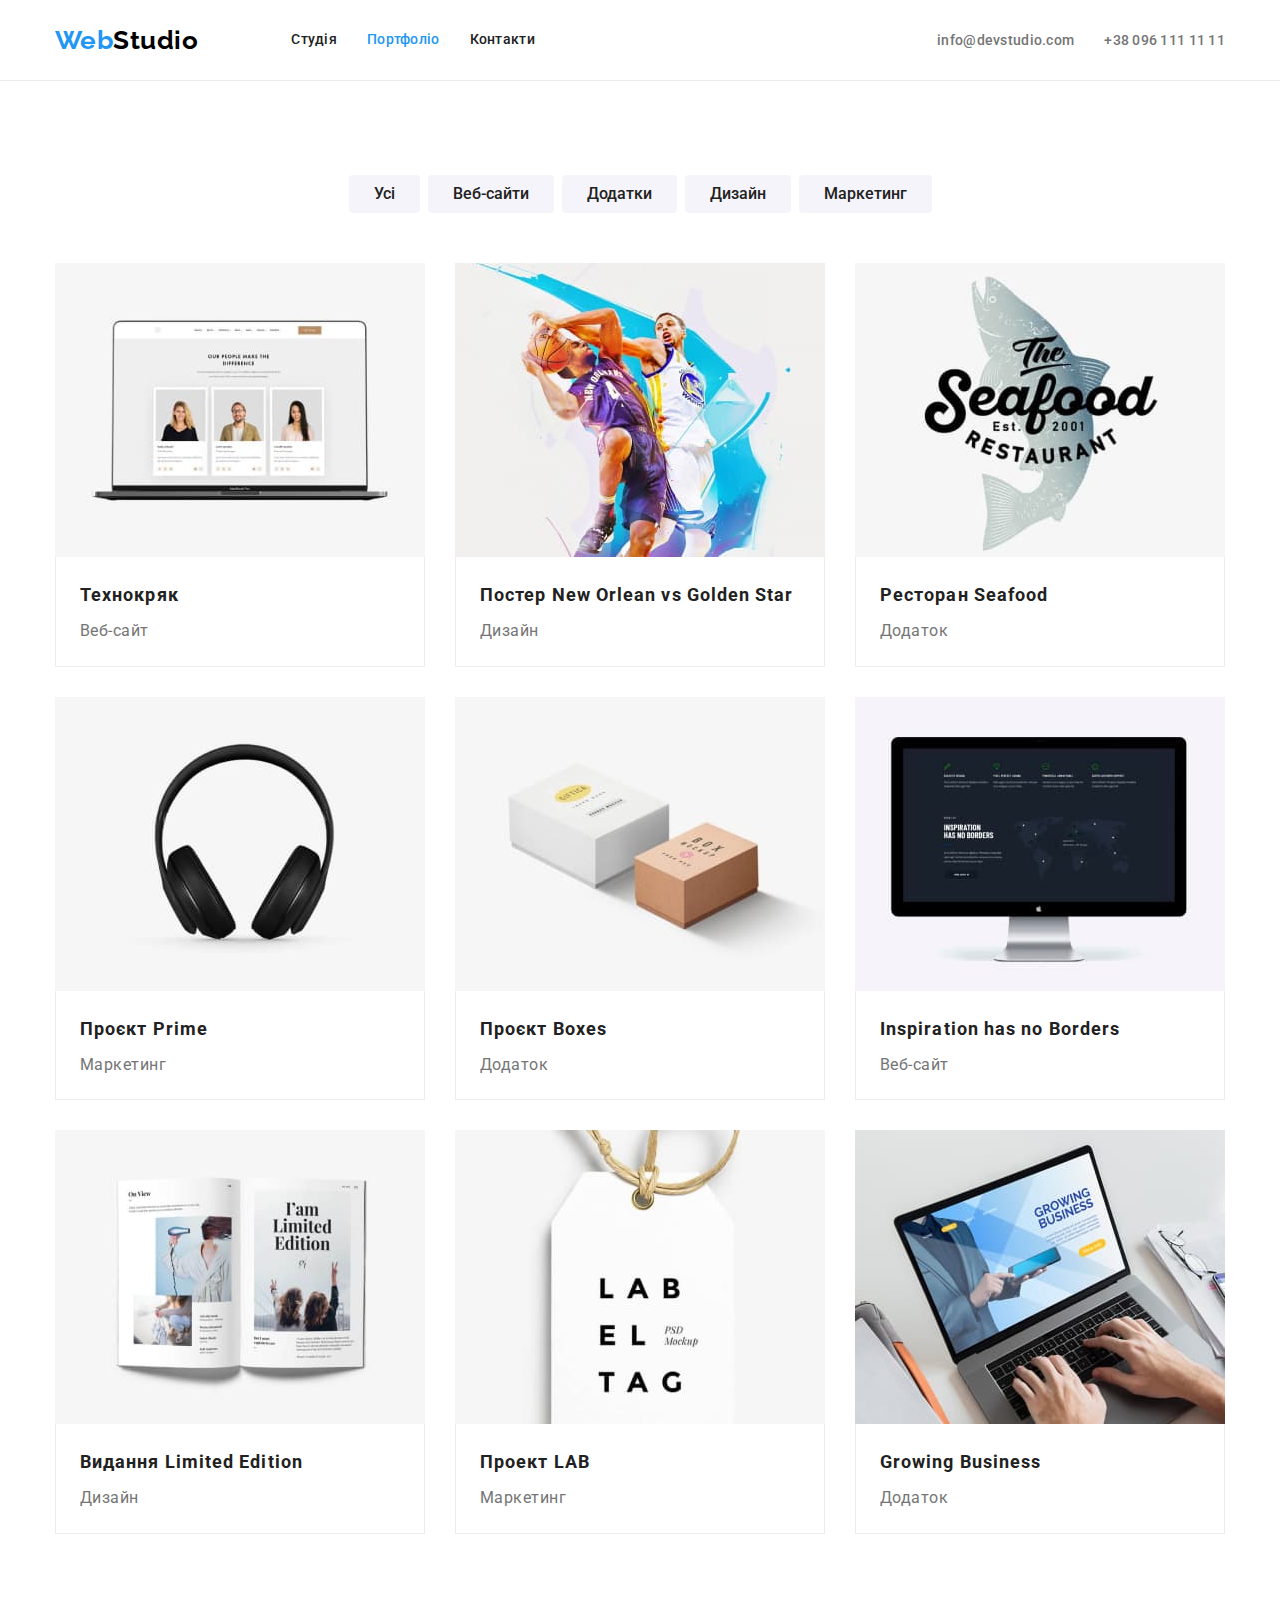
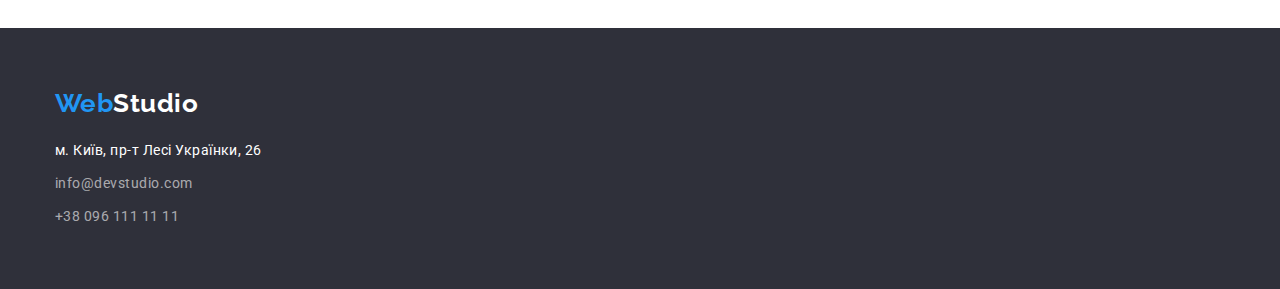
==== commit d8d66095: "Внесені поправки після перевірки" ====
--- a/portfolio.html
+++ b/portfolio.html
@@ -47,27 +47,27 @@
     <!-- Унікальний контент сторінки -->
     <main>
       <section class="projects section">
-        <h1 class="visually-hidden">Портфоліо</h1>
-        <!-- Фільтр -->
-        <ul class="filter list">
-          <li class="item">
-            <button class="filter-button" type="button">Усі</button>
-          </li>
-          <li class="item">
-            <button class="filter-button" type="button">Веб-сайти</button>
-          </li>
-          <li class="item">
-            <button class="filter-button" type="button">Додатки</button>
-          </li>
-          <li class="item">
-            <button class="filter-button" type="button">Дизайн</button>
-          </li>
-          <li class="item">
-            <button class="filter-button" type="button">Маркетинг</button>
-          </li>
-        </ul>
-        <!-- Проекти -->
         <div class="container">
+          <h1 class="visually-hidden">Портфоліо</h1>
+          <!-- Фільтр -->
+          <ul class="filter list">
+            <li class="item">
+              <button class="filter-button" type="button">Усі</button>
+            </li>
+            <li class="item">
+              <button class="filter-button" type="button">Веб-сайти</button>
+            </li>
+            <li class="item">
+              <button class="filter-button" type="button">Додатки</button>
+            </li>
+            <li class="item">
+              <button class="filter-button" type="button">Дизайн</button>
+            </li>
+            <li class="item">
+              <button class="filter-button" type="button">Маркетинг</button>
+            </li>
+          </ul>
+          <!-- Проекти -->
           <ul class="projects list">
             <li class="item-projects">
               <img
@@ -76,8 +76,10 @@
                 width="370"
                 alt="project1"
               />
-              <h2 class="projects-title">Технокряк</h2>
-              <p class="text">Веб-сайт</p>
+              <div class="project-container">
+                <h2 class="projects-title">Технокряк</h2>
+                <p class="text">Веб-сайт</p>
+              </div>
             </li>
             <li class="item-projects">
               <img
@@ -86,8 +88,10 @@
                 width="370"
                 alt="project2"
               />
-              <h2 class="projects-title">Постер New Orlean vs Golden Star</h2>
-              <p class="text">Дизайн</p>
+              <div class="project-container">
+                <h2 class="projects-title">Постер New Orlean vs Golden Star</h2>
+                <p class="text">Дизайн</p>
+              </div>
             </li>
             <li class="item-projects">
               <img
@@ -96,8 +100,10 @@
                 width="370"
                 alt="project3"
               />
-              <h2 class="projects-title">Ресторан Seafood</h2>
-              <p class="text">Додаток</p>
+              <div class="project-container">
+                <h2 class="projects-title">Ресторан Seafood</h2>
+                <p class="text">Додаток</p>
+              </div>
             </li>
             <li class="item-projects">
               <img
@@ -106,8 +112,10 @@
                 width="370"
                 alt="project4"
               />
-              <h2 class="projects-title">Проєкт Prime</h2>
-              <p class="text">Маркетинг</p>
+              <div class="project-container">
+                <h2 class="projects-title">Проєкт Prime</h2>
+                <p class="text">Маркетинг</p>
+              </div>
             </li>
             <li class="item-projects">
               <img
@@ -116,8 +124,10 @@
                 width="370"
                 alt="project5"
               />
-              <h2 class="projects-title">Проєкт Boxes</h2>
-              <p class="text">Додаток</p>
+              <div class="project-container">
+                <h2 class="projects-title">Проєкт Boxes</h2>
+                <p class="text">Додаток</p>
+              </div>
             </li>
             <li class="item-projects">
               <img
@@ -126,8 +136,10 @@
                 width="370"
                 alt="project6"
               />
-              <h2 class="projects-title">Inspiration has no Borders</h2>
-              <p class="text">Веб-сайт</p>
+              <div class="project-container">
+                <h2 class="projects-title">Inspiration has no Borders</h2>
+                <p class="text">Веб-сайт</p>
+              </div>
             </li>
             <li class="item-projects">
               <img
@@ -136,8 +148,10 @@
                 width="370"
                 alt="project7"
               />
-              <h2 class="projects-title">Видання Limited Edition</h2>
-              <p class="text">Дизайн</p>
+              <div class="project-container">
+                <h2 class="projects-title">Видання Limited Edition</h2>
+                <p class="text">Дизайн</p>
+              </div>
             </li>
             <li class="item-projects">
               <img
@@ -146,8 +160,10 @@
                 width="370"
                 alt="project8"
               />
-              <h2 class="projects-title">Проект LAB</h2>
-              <p class="text">Маркетинг</p>
+              <div class="project-container">
+                <h2 class="projects-title">Проект LAB</h2>
+                <p class="text">Маркетинг</p>
+              </div>
             </li>
             <li class="item-projects">
               <img
@@ -156,8 +172,10 @@
                 width="370"
                 alt="project9"
               />
-              <h2 class="projects-title">Growing Business</h2>
-              <p class="text">Додаток</p>
+              <div class="project-container">
+                <h2 class="projects-title">Growing Business</h2>
+                <p class="text">Додаток</p>
+              </div>
             </li>
           </ul>
         </div>
--- a/css/styles.css
+++ b/css/styles.css
@@ -47,8 +47,6 @@
   margin: 0 auto;
   width: 1200px;
   padding: 0 15px;
-
-  outline: 2px solid red;
 }
 
 /* Шапка */
@@ -85,10 +83,10 @@
   display: flex;
   margin-left: 93px;
 }
-.site-nav .item {
+.site-nav .item-nav {
   margin-right: 50px;
 }
-.site-nav .item:last-child {
+.site-nav .item-nav:last-child {
   margin-right: 0;
 }
 .site-nav .link {
@@ -114,7 +112,7 @@
   display: flex;
   margin-left: auto;
 }
-.auth-nav .item + .item {
+.auth-nav .auth-item + .auth-item {
   margin-left: 50px;
 }
 .auth-nav .link {
@@ -130,8 +128,11 @@
 }
 .hero {
   text-align: center;
-
   background-color: #2f303a;
+}
+.section-hero {
+  padding-top: 200px;
+  padding-bottom: 280px;
 }
 .hero-title {
   color: var(--primary--white-color);
@@ -140,10 +141,11 @@
   line-height: 1.36;
   letter-spacing: 0.06em;
   text-transform: uppercase;
+  margin-left: auto;
+  margin-right: auto;
   margin-top: 0;
   margin-bottom: 30px;
-
-  outline: 2px solid red;
+  max-width: 696px;
 }
 /* Button */
 .button {
@@ -157,6 +159,7 @@
   font-size: 16px;
   line-height: 1.88;
   letter-spacing: 0.06em;
+  border-radius: 4px;
 }
 
 /* Навігація на інші сторінка */
@@ -199,6 +202,9 @@
   margin-left: 30px;
 }
 
+.bgc-team {
+  background-color: #f5f4fa;
+}
 .section-title {
   color: var(--title-text-color);
   font-weight: 700;
@@ -231,18 +237,19 @@
 .list.decorate-team .item {
   text-align: center;
 }
+.item-person {
+  padding: 30px 0;
+}
 .title-name {
   color: var(--title-text-color);
   font-weight: 500;
   font-size: 16px;
   line-height: 1.18;
-  margin-top: 30px;
   margin-bottom: 10px;
 }
 .section .name-text {
   font-size: 16px;
   line-height: 1.18;
-  margin-bottom: 30px;
 }
 
 /* Стилізація підвала */
@@ -281,8 +288,11 @@
 .filter.list {
   display: flex;
   justify-content: center;
-  margin-bottom: 34px;
-}
+}
+.filter.list .item {
+  margin-bottom: 50px;
+}
+
 .filter.list .item + .item {
   margin-left: 8px;
 }
@@ -320,14 +330,17 @@
 .projects.list .item-projects:nth-last-child(-n + 3) {
   margin-bottom: 0;
 }
-
+.project-container {
+  padding: 20px 24px;
+  border: 1px solid #ececec;
+  border-top: none;
+}
 .projects-title {
   color: var(--title-text-color);
   font-weight: 700;
   font-size: 18px;
   line-height: 2;
   letter-spacing: 0.06em;
-  margin-top: 20px;
 }
 .projects .text {
   font-size: 16px;
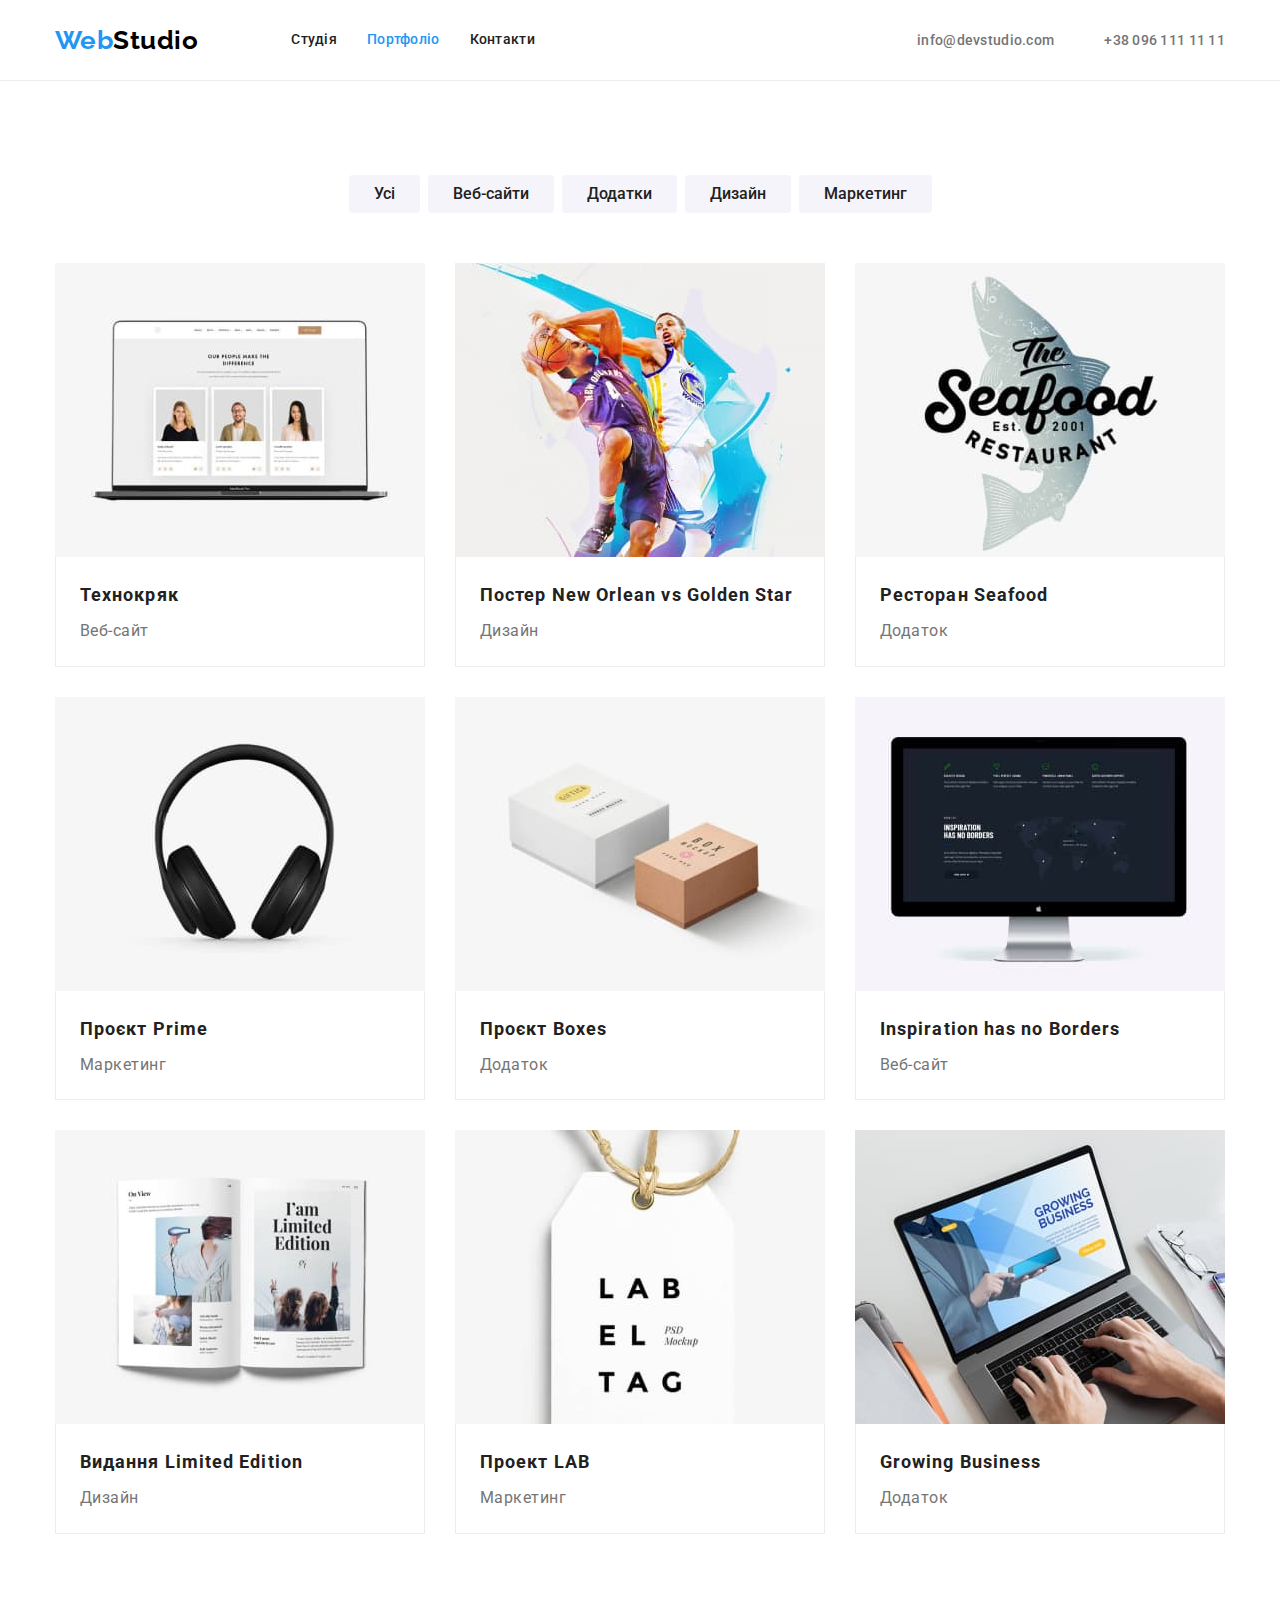
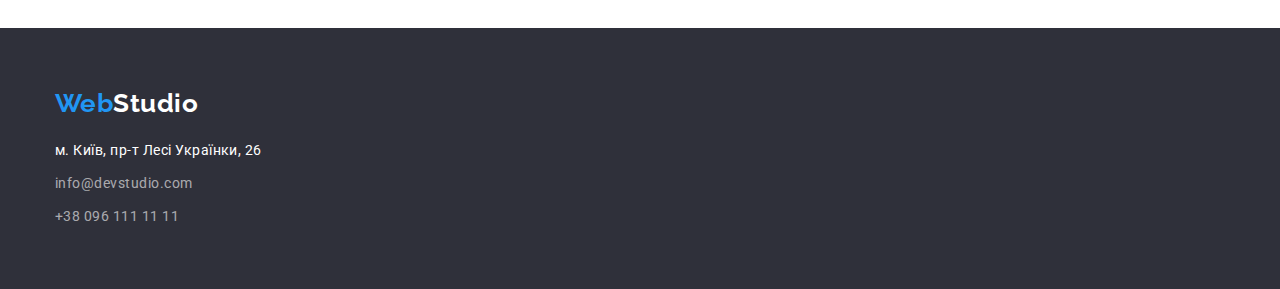
==== commit faa0e45c: "Виправив баг" ====
--- a/portfolio.html
+++ b/portfolio.html
@@ -33,12 +33,12 @@
           </ul>
         </nav>
         <ul class="auth-nav list">
-          <li class="item">
+          <li class="auth-item">
             <a class="link" href="mailto:info@devstudio.com"
               >info@devstudio.com</a
             >
           </li>
-          <li class="item">
+          <li class="auth-item">
             <a class="link" href="tel:+380961111111">+38 096 111 11 11</a>
           </li>
         </ul>
